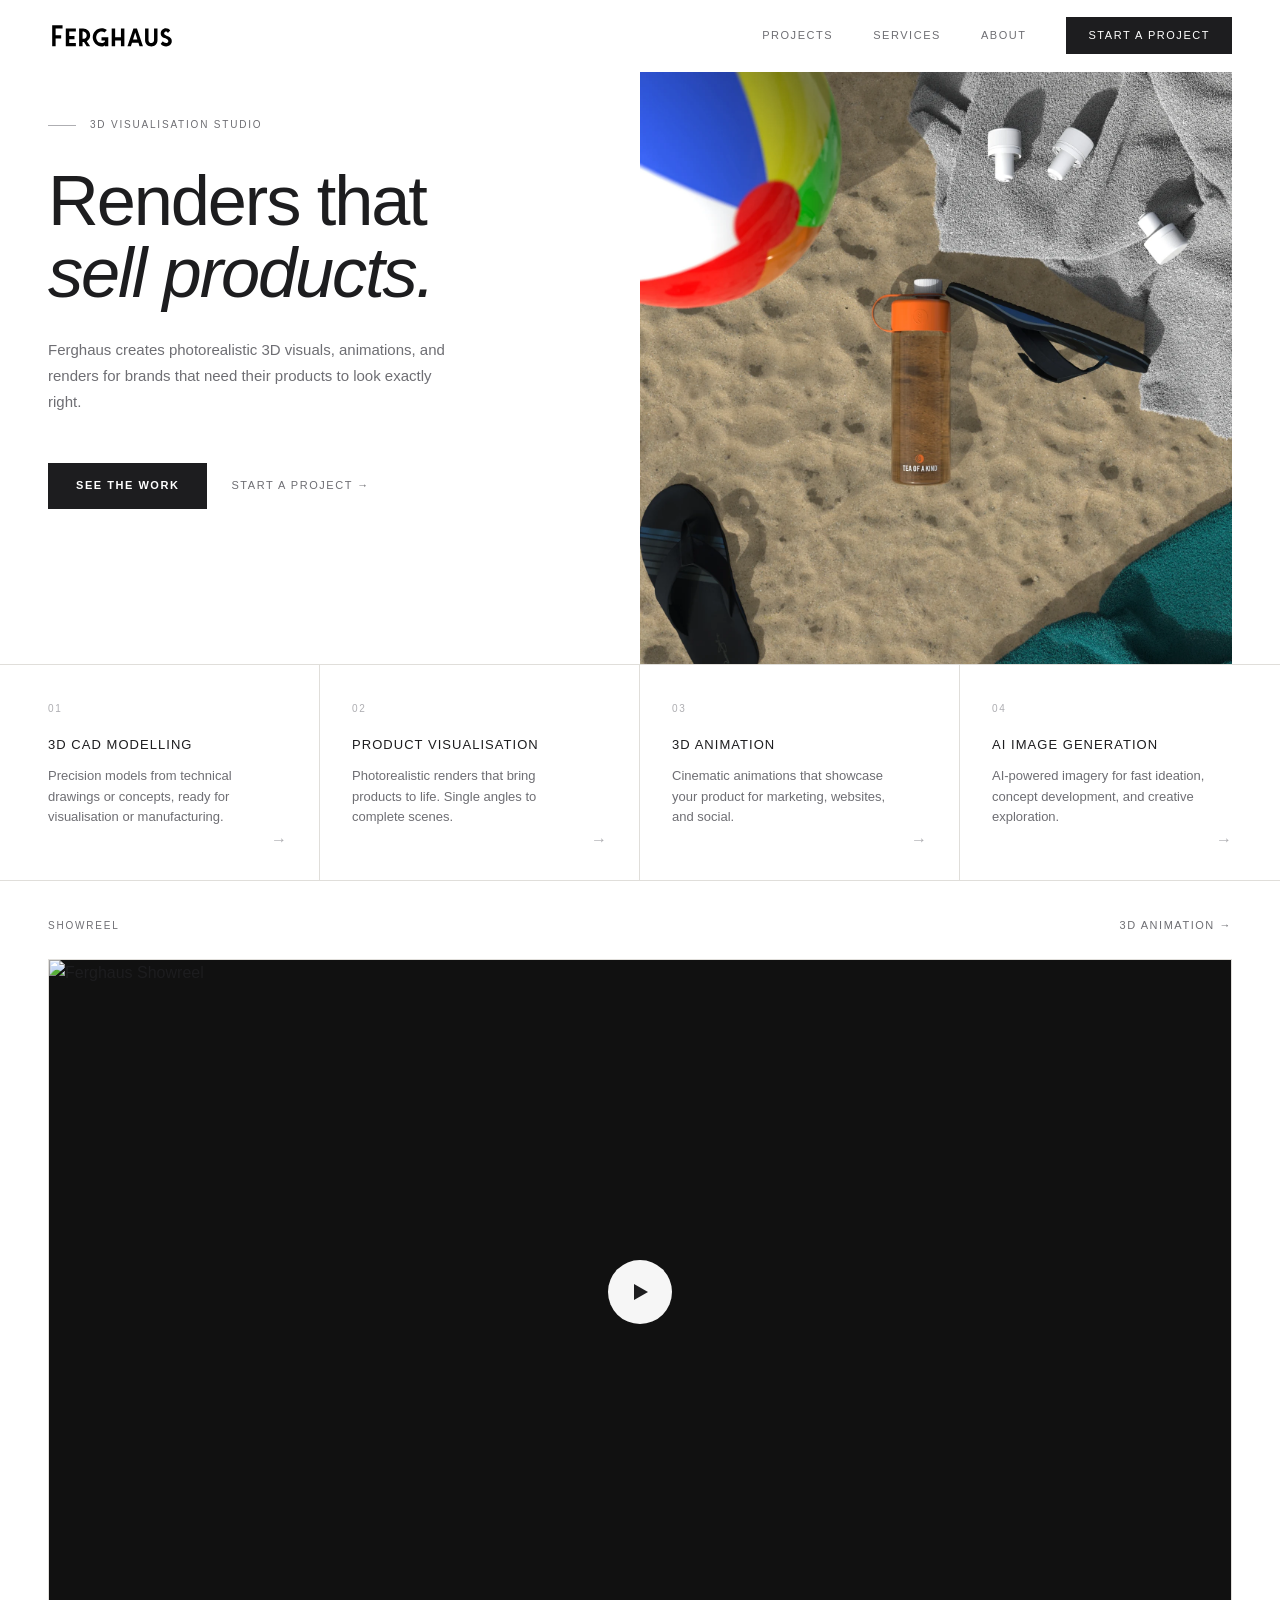
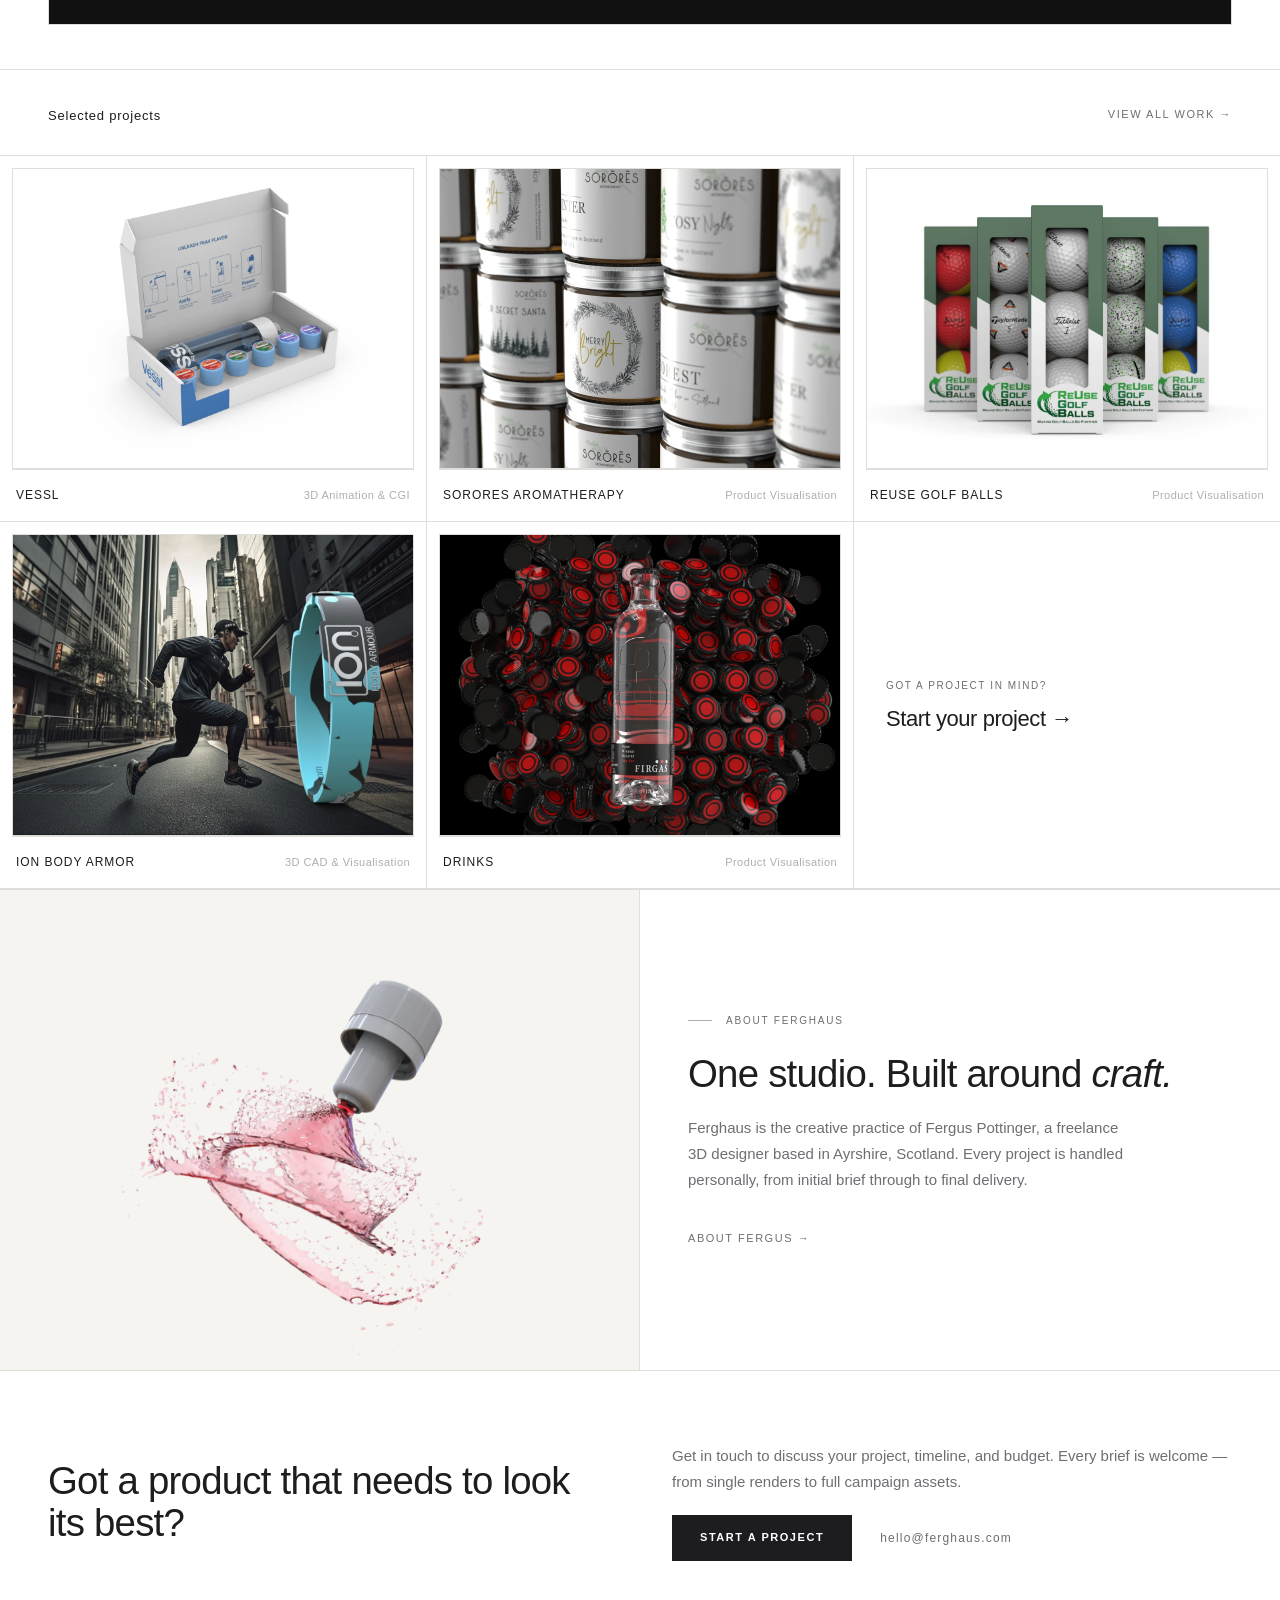
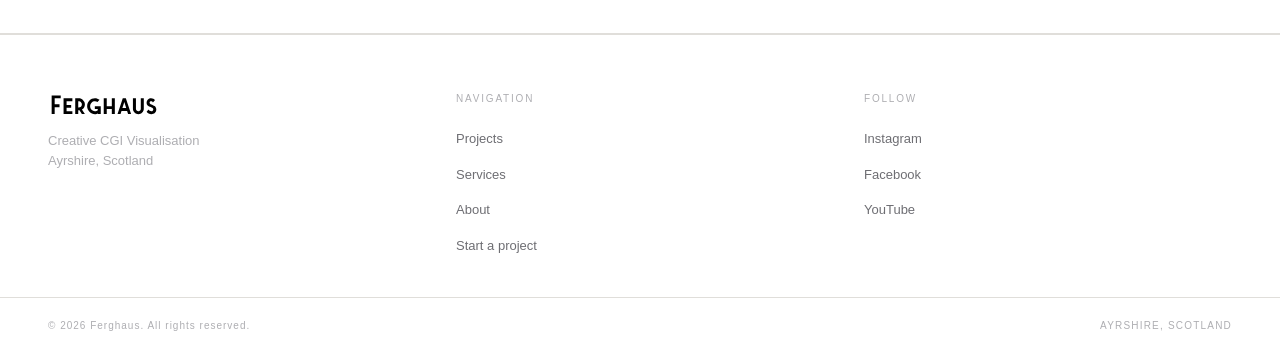
==== index.html @ e6a9881b "global" ====
<!DOCTYPE html>
<html lang="en">
<head>
  <meta charset="UTF-8">
  <meta name="viewport" content="width=device-width, initial-scale=1.0">
  <meta name="description" content="Ferghaus creates photorealistic 3D visuals, animations, and renders for brands that need their products to look exactly right. Based in Ayrshire, Scotland.">
  <meta name="theme-color" content="#ffffff">

  <!-- Canonical -->
  <link rel="canonical" href="https://ferghaus.com/">

  <!-- Open Graph -->
  <meta property="og:title" content="Ferghaus | Creative CGI Visualisation">
  <meta property="og:description" content="Ferghaus creates photorealistic 3D visuals, animations, and renders for brands that need their products to look exactly right. Based in Ayrshire, Scotland.">
  <meta property="og:type" content="website">
  <meta property="og:url" content="https://ferghaus.com/">
  <meta property="og:image" content="https://ferghaus.com/assets/images/home/flask-beach-scene-1200.webp">

  <!-- Styles -->
  <link rel="stylesheet" href="/assets/css/main.css">

  <!-- Preload hero image -->
  <link rel="preload" as="image" href="/assets/images/projects/drinks/flask-beach-scene-1200.webp" imagesrcset="/assets/images/projects/drinks/flask-beach-scene-800.webp 800w, /assets/images/projects/drinks/flask-beach-scene-1200.webp 1200w, /assets/images/projects/drinks/flask-beach-scene-1600.webp 1600w">

  <title>Ferghaus | Creative CGI Visualisation</title>

  <!-- Structured Data -->
  <script type="application/ld+json">
  {
    "@context": "https://schema.org",
    "@type": "LocalBusiness",
    "name": "Ferghaus",
    "description": "Ferghaus creates photorealistic 3D visuals, animations, and renders for brands that need their products to look exactly right. Based in Ayrshire, Scotland.",
    "url": "https://ferghaus.com",
    "address": {
      "@type": "PostalAddress",
      "addressRegion": "Ayrshire",
      "addressCountry": "GB"
    },
    "sameAs": [
      "https://www.instagram.com/Ferghaus/",
      "https://www.facebook.com/Ferghaus/",
      "https://www.youtube.com/@Ferghausltd"
    ]
  }
  </script>
</head>
<body>
  <!-- Skip Link -->
  <a href="#main-content" class="skip-link">Skip to content</a>

  <!-- Navigation -->
  <nav class="nav" id="main-nav">
    <a href="/" class="nav-logo">
      <img src="/assets/images/global/logo.svg" alt="Ferghaus">
    </a>
    <div class="nav-links">
      <a href="/projects">Projects</a>
      <a href="/services">Services</a>
      <a href="/about">About</a>
      <a href="/contact" class="btn-nav">Start a project</a>
    </div>
    <button class="nav-hamburger" id="nav-hamburger" aria-label="Toggle navigation menu" aria-expanded="false">
      <span></span>
      <span></span>
      <span></span>
    </button>
    <div class="nav-mobile-menu" id="nav-mobile-menu">
      <a href="/projects">Projects</a>
      <a href="/services">Services</a>
      <a href="/about">About</a>
      <a href="/contact" class="btn-nav">Start a project</a>
    </div>
  </nav>

  <!-- Main Content -->
  <main id="main-content">

    <!-- ① Hero -->
    <section class="hero">
      <div class="hero-left">
        <div class="hero-eyebrow t-label">3D Visualisation Studio</div>
        <h1 class="hero-h1">Renders that<br><em>sell products.</em></h1>
        <p class="hero-sub">Ferghaus creates photorealistic 3D visuals, animations, and renders for brands that need their products to look exactly right.</p>
        <div class="hero-ctas">
          <a href="/projects" class="btn-primary">See the work</a>
          <a href="/contact" class="btn-ghost">Start a project →</a>
        </div>
      </div>
      <div class="hero-right">
        <picture>
          <source srcset="/assets/images/projects/drinks/flask-beach-scene-800.webp 800w, /assets/images/projects/drinks/flask-beach-scene-1200.webp 1200w, /assets/images/projects/drinks/flask-beach-scene-1600.webp 1600w">
          <img src="/assets/images/projects/drinks/flask-beach-scene-1200.webp" alt="Flask product visualisation on beach scene" loading="eager" fetchpriority="high">
        </picture>
      </div>
    </section>

    <!-- ② Services Strip -->
    <div class="services-strip">
      <a href="/services/3d-cad-modelling" class="service-item fade-up">
        <div class="service-num">01</div>
        <div class="service-name">3D CAD Modelling</div>
        <div class="service-desc">Precision models from technical drawings or concepts, ready for visualisation or manufacturing.</div>
        <span class="service-arrow">→</span>
      </a>
      <a href="/services/product-visualisation" class="service-item fade-up">
        <div class="service-num">02</div>
        <div class="service-name">Product Visualisation</div>
        <div class="service-desc">Photorealistic renders that bring products to life. Single angles to complete scenes.</div>
        <span class="service-arrow">→</span>
      </a>
      <a href="/services/3d-animation" class="service-item fade-up">
        <div class="service-num">03</div>
        <div class="service-name">3D Animation</div>
        <div class="service-desc">Cinematic animations that showcase your product for marketing, websites, and social.</div>
        <span class="service-arrow">→</span>
      </a>
      <a href="/services/ai-images-generation" class="service-item fade-up">
        <div class="service-num">04</div>
        <div class="service-name">AI Image Generation</div>
        <div class="service-desc">AI-powered imagery for fast ideation, concept development, and creative exploration.</div>
        <span class="service-arrow">→</span>
      </a>
    </div>

    <!-- ③ Showreel -->
    <section class="showreel-section fade-up">
      <div class="showreel-header">
        <p class="t-label">Showreel</p>
        <a href="/services/3d-animation/" class="btn-ghost">3D Animation →</a>
      </div>
      <div class="showreel-body">
        <div class="video-poster" id="showreelPoster" role="button" tabindex="0" aria-label="Play Ferghaus showreel" data-vid="XiadTmCOcEA">
          <img src="https://img.youtube.com/vi/XiadTmCOcEA/maxresdefault.jpg" alt="Ferghaus Showreel" loading="lazy">
          <div class="video-play-btn">
            <svg width="20" height="20" viewBox="0 0 20 20" fill="currentColor" aria-hidden="true">
              <polygon points="4,2 18,10 4,18"/>
            </svg>
          </div>
        </div>
      </div>
    </section>

    <!-- ④ Selected Projects -->
    <section>
      <div class="section-header">
        <h2 class="t-label" style="color: var(--text-primary); font-size: 13px; font-weight: 500; letter-spacing: 0.06em; text-transform: none;">Selected projects</h2>
        <a href="/projects" class="btn-ghost">View all work →</a>
      </div>
      <div class="projects-grid">

        <!-- Vessl — P1 (boxes.711) -->
        <a href="/projects/vessl" class="project-card fade-up">
          <div class="project-card-img">
            <picture>
              <source srcset="/assets/images/projects/vessl/vessl-boxes-711-800.webp 800w, /assets/images/projects/vessl/vessl-boxes-711-1200.webp 1200w, /assets/images/projects/vessl/vessl-boxes-711-1600.webp 1600w">
              <img src="/assets/images/projects/vessl/vessl-boxes-711-1200.webp" alt="Vessl — 3D animation & CGI">
            </picture>
          </div>
          <div class="project-card-info">
            <span class="project-card-name">Vessl</span>
            <span class="project-card-cat">3D Animation & CGI</span>
          </div>
        </a>

        <!-- Sorores Aromatherapy — P2 -->
        <a href="/projects/sorores-aromatherapy" class="project-card fade-up">
          <div class="project-card-img">
            <picture>
              <source srcset="/assets/images/projects/sorores-aromatherapy/120ml-candle-800.webp 800w, /assets/images/projects/sorores-aromatherapy/120ml-candle-1200.webp 1200w, /assets/images/projects/sorores-aromatherapy/120ml-candle-1600.webp 1600w">
              <img src="/assets/images/projects/sorores-aromatherapy/120ml-candle-1200.webp" alt="Sorores Aromatherapy — product visualisation">
            </picture>
          </div>
          <div class="project-card-info">
            <span class="project-card-name">Sorores Aromatherapy</span>
            <span class="project-card-cat">Product Visualisation</span>
          </div>
        </a>

        <!-- ReUse Golf Balls — P3 -->
        <a href="/projects/reuse-golf-balls" class="project-card fade-up">
          <div class="project-card-img">
            <picture>
              <source srcset="/assets/images/projects/reuse-golf-balls/reuse-golf-balls-packaging-800.webp 800w, /assets/images/projects/reuse-golf-balls/reuse-golf-balls-packaging-1200.webp 1200w, /assets/images/projects/reuse-golf-balls/reuse-golf-balls-packaging-1600.webp 1600w">
              <img src="/assets/images/projects/reuse-golf-balls/reuse-golf-balls-packaging-1200.webp" alt="ReUse Golf Balls — product visualisation">
            </picture>
          </div>
          <div class="project-card-info">
            <span class="project-card-name">ReUse Golf Balls</span>
            <span class="project-card-cat">Product Visualisation</span>
          </div>
        </a>

        <!-- Ion Body Armor — P4 (shifted left to frame runner + band) -->
        <a href="/projects/ion-body-armor" class="project-card fade-up">
          <div class="project-card-img">
            <picture>
              <source srcset="/assets/images/projects/ion-body-armor/ion-body-armour-band-800.webp 800w, /assets/images/projects/ion-body-armor/ion-body-armour-band-1200.webp 1200w, /assets/images/projects/ion-body-armor/ion-body-armour-band-1600.webp 1600w">
              <img src="/assets/images/projects/ion-body-armor/ion-body-armour-band-1200.webp" alt="Ion Body Armor — 3D CAD & Visualisation" style="object-position: 75% center;">
            </picture>
          </div>
          <div class="project-card-info">
            <span class="project-card-name">Ion Body Armor</span>
            <span class="project-card-cat">3D CAD & Visualisation</span>
          </div>
        </a>

        <!-- Drinks — P5 (Firgas.376) -->
        <a href="/projects/drinks" class="project-card fade-up">
          <div class="project-card-img">
            <picture>
              <source srcset="/assets/images/projects/drinks/firgas-376-800.webp 800w, /assets/images/projects/drinks/firgas-376-1200.webp 1200w, /assets/images/projects/drinks/firgas-376-1600.webp 1600w">
              <img src="/assets/images/projects/drinks/firgas-376-1200.webp" alt="Drinks — product visualisation">
            </picture>
          </div>
          <div class="project-card-info">
            <span class="project-card-name">Drinks</span>
            <span class="project-card-cat">Product Visualisation</span>
          </div>
        </a>

        <!-- CTA Card -->
        <a href="/contact" class="project-card project-card-cta fade-up">
          <div class="cta-label">Got a project in mind?</div>
          <div class="cta-text">Start your project →</div>
        </a>

      </div>
    </section>

    <!-- ⑤ About Strip -->
    <section class="about-strip">
      <div class="about-image">
        <picture>
          <source srcset="/assets/images/home/home-bottles-800.webp 800w, /assets/images/home/home-bottles-1200.webp 1200w, /assets/images/home/home-bottles-1600.webp 1600w">
          <img src="/assets/images/home/home-bottles-1200.webp" alt="Product render — bottle collection">
        </picture>
      </div>
      <div class="about-content">
        <div class="about-eyebrow t-label">About Ferghaus</div>
        <h2 class="about-h2">One studio. Built around <em>craft.</em></h2>
        <p class="about-p">Ferghaus is the creative practice of Fergus Pottinger, a freelance 3D designer based in Ayrshire, Scotland. Every project is handled personally, from initial brief through to final delivery.</p>
        <a href="/about" class="btn-ghost">About Fergus →</a>
      </div>
    </section>

    <!-- ⑥ CTA Section -->
    <section class="cta-section">
      <h2 class="cta-h2">Got a product that needs to look its best?</h2>
      <div class="cta-right">
        <p class="cta-p">Get in touch to discuss your project, timeline, and budget. Every brief is welcome — from single renders to full campaign assets.</p>
        <div class="cta-actions">
          <a href="/contact" class="btn-primary">Start a project</a>
          <a href="mailto:hello@ferghaus.com" class="cta-email">hello@ferghaus.com</a>
        </div>
      </div>
    </section>

  </main>

  <!-- Footer -->
  <footer>
    <div class="footer-brand">
      <a href="/">
        <img src="/assets/images/global/logo.svg" alt="Ferghaus" style="height: 28px; width: auto; margin-bottom: 12px;">
      </a>
      <p class="footer-tagline">Creative CGI Visualisation<br>Ayrshire, Scotland</p>
    </div>
    <div class="footer-col">
      <h3>Navigation</h3>
      <ul>
        <li><a href="/projects">Projects</a></li>
        <li><a href="/services">Services</a></li>
        <li><a href="/about">About</a></li>
        <li><a href="/contact">Start a project</a></li>
      </ul>
    </div>
    <div class="footer-col">
      <h3>Follow</h3>
      <ul>
        <li><a href="https://www.instagram.com/Ferghaus/" target="_blank" rel="noopener noreferrer">Instagram</a></li>
        <li><a href="https://www.facebook.com/Ferghaus/" target="_blank" rel="noopener noreferrer">Facebook</a></li>
        <li><a href="https://www.youtube.com/@Ferghausltd" target="_blank" rel="noopener noreferrer">YouTube</a></li>
      </ul>
    </div>
  </footer>
  <div class="footer-bottom">
    <span class="footer-copy">&copy; 2026 Ferghaus. All rights reserved.</span>
    <span class="footer-location">Ayrshire, Scotland</span>
  </div>

  <!-- Scripts -->
  <script src="/assets/js/main.js"></script>
</body>
</html>
---- assets/css/main.css ----
/* ============================================================
   FERGHAUS — Main Stylesheet
   ferghaus.com
   ============================================================ */

/* ─── CUSTOM PROPERTIES ──────────────────────────────────── */
:root {
  --bg:             #ffffff;
  --surface:        #f5f4f1;
  --border:         #e0deda;
  --border-mid:     #c8c5bf;
  --text-primary:   #1d1d1f;
  --text-secondary: #6e6e73;
  --text-muted:     #aeaeb2;

  --nav-h:          72px;
  --page-margin:    48px;   /* desktop — 32px tablet, 20px mobile */
  --font-head: -apple-system, BlinkMacSystemFont, 'Helvetica Neue', Arial, sans-serif;
  --font-body: -apple-system, BlinkMacSystemFont, 'Helvetica Neue', Arial, sans-serif;

  --ease-out: cubic-bezier(0.25, 0.46, 0.45, 0.94);
  --ease-in-out: cubic-bezier(0.4, 0, 0.2, 1);
}

/* ─── RESET & BASE ────────────────────────────────────────── */
*, *::before, *::after {
  box-sizing: border-box;
  margin: 0;
  padding: 0;
}

html {
  scroll-behavior: smooth;
  font-size: 16px;
  -webkit-text-size-adjust: 100%;
}

body {
  background: var(--bg);
  color: var(--text-primary);
  font-family: var(--font-body);
  font-weight: 300;
  line-height: 1.6;
  -webkit-font-smoothing: antialiased;
  -moz-osx-font-smoothing: grayscale;
  overflow-x: hidden;
}

img, video {
  display: block;
  max-width: 100%;
  height: auto;
}

a { color: inherit; }

ul, ol { list-style: none; }

button {
  cursor: pointer;
  border: none;
  background: none;
  font: inherit;
}

/* ─── SKIP LINK ───────────────────────────────────────────── */
.skip-link {
  position: absolute;
  top: -100%;
  left: 8px;
  background: var(--text-primary);
  color: #fff;
  font-family: var(--font-head);
  font-size: 11px;
  font-weight: 600;
  letter-spacing: 0.12em;
  text-transform: uppercase;
  text-decoration: none;
  padding: 10px 18px;
  z-index: 9999;
  transition: top 0.2s;
}
.skip-link:focus { top: 8px; }

/* ─── TYPOGRAPHY SCALE ────────────────────────────────────── */
.t-display {
  font-family: var(--font-head);
  font-weight: 200;
  line-height: 1.05;
  letter-spacing: -0.02em;
}

.t-head {
  font-family: var(--font-head);
  font-weight: 300;
  line-height: 1.15;
}

.t-label {
  font-family: var(--font-head);
  font-size: 10px;
  font-weight: 400;
  letter-spacing: 0.18em;
  text-transform: uppercase;
  color: var(--text-secondary);
}

.t-body {
  font-family: var(--font-body);
  font-size: 15px;
  font-weight: 300;
  line-height: 1.75;
  color: var(--text-secondary);
}

/* ─── NAVIGATION ──────────────────────────────────────────── */
.nav {
  position: fixed;
  top: 0; left: 0; right: 0;
  z-index: 100;
  height: var(--nav-h);
  display: flex;
  align-items: center;
  justify-content: space-between;
  padding: 0 48px;
  border-bottom: 1px solid transparent;
  transition: border-color 0.3s, background 0.3s;
}

.nav.scrolled {
  background: rgba(255, 255, 255, 0.94);
  backdrop-filter: blur(12px);
  -webkit-backdrop-filter: blur(12px);
  border-color: var(--border);
}

.nav-logo {
  font-family: var(--font-head);
  font-weight: 600;
  font-size: 17px;
  letter-spacing: 0.18em;
  text-transform: uppercase;
  color: var(--text-primary);
  text-decoration: none;
  flex-shrink: 0;
}
/* Logo image variant */
.nav-logo img {
  height: 32px;
  width: auto;
  display: block;
}

.nav-links {
  display: flex;
  align-items: center;
  gap: 40px;
}

.nav-links a {
  font-family: var(--font-head);
  font-size: 11px;
  font-weight: 400;
  letter-spacing: 0.14em;
  text-transform: uppercase;
  color: var(--text-secondary);
  text-decoration: none;
  transition: color 0.2s;
}
.nav-links a:not(.btn-nav):hover,
.nav-links a:not(.btn-nav)[aria-current="page"] { color: var(--text-primary); }
/* Ensure nav CTA always shows white regardless of parent a selector */
.nav-links .btn-nav,
.nav-links a.btn-nav { color: #fff; }

.btn-nav {
  font-family: var(--font-head);
  font-size: 11px;
  font-weight: 600;
  letter-spacing: 0.14em;
  text-transform: uppercase;
  color: #fff;
  background: var(--text-primary);
  padding: 10px 22px;
  text-decoration: none;
  transition: background 0.2s;
  white-space: nowrap;
}
.btn-nav:hover { background: #333; }

/* Mobile hamburger — hidden on desktop */
.nav-hamburger {
  display: none;
  flex-direction: column;
  gap: 5px;
  cursor: pointer;
  padding: 6px;
  background: none;
  border: none;
  -webkit-tap-highlight-color: transparent;
}
.nav-hamburger span {
  display: block;
  width: 22px;
  height: 1.5px;
  background: var(--text-primary);
  transition: transform 0.25s, opacity 0.25s;
}
.nav-hamburger[aria-expanded="true"] span:nth-child(1) { transform: translateY(6.5px) rotate(45deg); }
.nav-hamburger[aria-expanded="true"] span:nth-child(2) { opacity: 0; }
.nav-hamburger[aria-expanded="true"] span:nth-child(3) { transform: translateY(-6.5px) rotate(-45deg); }

/* Mobile dropdown menu */
.nav-mobile-menu {
  position: fixed;
  top: var(--nav-h);
  left: 0; right: 0;
  background: var(--bg);
  border-bottom: 1px solid var(--border);
  z-index: 99;
  display: none;
  flex-direction: column;
  padding: 8px 0 16px;
}
.nav-mobile-menu.open { display: flex; }
.nav-mobile-menu a {
  font-family: var(--font-head);
  font-size: 11px;
  letter-spacing: 0.16em;
  text-transform: uppercase;
  color: var(--text-secondary);
  text-decoration: none;
  padding: 16px 24px;
  border-bottom: 1px solid var(--border);
  transition: color 0.2s;
}
.nav-mobile-menu a:hover { color: var(--text-primary); }
.nav-mobile-menu .btn-nav {
  margin: 14px 24px 0;
  display: block;
  text-align: center;
  border-bottom: none;
  padding: 14px 22px;
}

/* ─── BUTTONS ─────────────────────────────────────────────── */
.btn-primary {
  display: inline-block;
  font-family: var(--font-head);
  font-size: 11px;
  font-weight: 600;
  letter-spacing: 0.14em;
  text-transform: uppercase;
  color: #fff;
  background: var(--text-primary);
  padding: 14px 28px;
  text-decoration: none;
  transition: background 0.2s;
}
.btn-primary:hover { background: #333; }

.btn-ghost {
  display: inline-flex;
  align-items: center;
  gap: 10px;
  font-family: var(--font-head);
  font-size: 11px;
  font-weight: 400;
  letter-spacing: 0.14em;
  text-transform: uppercase;
  color: var(--text-secondary);
  text-decoration: none;
  transition: color 0.2s;
}
.btn-ghost:hover { color: var(--text-primary); }
.btn-ghost svg { transition: transform 0.2s; }
.btn-ghost:hover svg { transform: translateX(4px); }

.btn-outlined {
  display: inline-flex;
  align-items: center;
  gap: 10px;
  font-family: var(--font-head);
  font-size: 11px;
  font-weight: 400;
  letter-spacing: 0.14em;
  text-transform: uppercase;
  color: var(--text-secondary);
  border: 1px solid var(--border-mid);
  padding: 13px 22px;
  text-decoration: none;
  transition: border-color 0.2s, color 0.2s;
}
.btn-outlined:hover {
  border-color: var(--text-primary);
  color: var(--text-primary);
}

/* ─── PAGE STRUCTURE ──────────────────────────────────────── */
main { padding-top: var(--nav-h); }

/* ─── PAGE HEADER ─────────────────────────────────────────── */
.page-header {
  padding: 48px 48px 36px;
  border-bottom: 1px solid var(--border);
}
.page-header .eyebrow {
  display: flex;
  align-items: center;
  gap: 14px;
  margin-bottom: 16px;
}
.page-header .eyebrow::before {
  content: '';
  display: block;
  width: 28px;
  height: 1px;
  background: var(--text-muted);
}
.page-header h1 {
  font-family: var(--font-head);
  font-size: clamp(40px, 5vw, 80px);
  font-weight: 100;
  line-height: 1.05;
  letter-spacing: -0.01em;
  max-width: 800px;
}
.page-header h1 em {
  font-style: italic;
  font-weight: 300;
}
.page-header-meta {
  display: flex;
  align-items: center;
  gap: 0;
  margin-top: 36px;
  flex-wrap: wrap;
}
.page-header-meta span {
  font-family: var(--font-head);
  font-size: 11px;
  font-weight: 400;
  letter-spacing: 0.14em;
  text-transform: uppercase;
  color: var(--text-muted);
  padding-right: 20px;
  margin-right: 20px;
  border-right: 1px solid var(--border);
}
.page-header-meta span:last-child {
  border-right: none;
  padding-right: 0;
  margin-right: 0;
}

.page-header .sub {
  font-size: 15px;
  font-weight: 300;
  color: var(--text-secondary);
  margin-top: 14px;
  max-width: 720px;
}

/* Breadcrumb */
.breadcrumb {
  display: flex;
  align-items: center;
  gap: 10px;
  font-family: var(--font-head);
  font-size: 10px;
  letter-spacing: 0.14em;
  text-transform: uppercase;
  color: var(--text-muted);
  margin-bottom: 16px;
}
.breadcrumb a {
  text-decoration: none;
  color: var(--text-muted);
  transition: color 0.2s;
}
.breadcrumb a:hover { color: var(--text-secondary); }
.breadcrumb span { color: var(--border-mid); }

/* ─── HERO (HOMEPAGE) ─────────────────────────────────────── */
.hero {
  display: grid;
  grid-template-columns: 1fr 1fr;
  max-height: 72vh;
  overflow: hidden;
}

.hero-left {
  display: flex;
  flex-direction: column;
  justify-content: flex-start;
  padding: clamp(36px, 5vh, 56px) 48px 64px;
}

.hero-eyebrow {
  display: flex;
  align-items: center;
  gap: 14px;
  margin-bottom: 32px;
}
.hero-eyebrow::before {
  content: '';
  display: block;
  width: 28px;
  height: 1px;
  background: var(--text-muted);
}

.hero-h1 {
  font-family: var(--font-head);
  font-size: clamp(48px, 5.5vw, 88px);
  font-weight: 200;
  line-height: 1.02;
  letter-spacing: -0.03em;
  margin-bottom: 28px;
}
.hero-h1 em {
  font-style: italic;
  font-weight: 200;
}

.hero-sub {
  font-size: 15px;
  font-weight: 300;
  color: var(--text-secondary);
  line-height: 1.75;
  max-width: 420px;
  margin-bottom: 48px;
}

.hero-ctas {
  display: flex;
  align-items: center;
  gap: 24px;
  flex-wrap: wrap;
}

.hero-right {
  position: relative;
  overflow: hidden;
  padding-right: 48px;
}

.hero-right img,
.hero-right video {
  width: 100%;
  height: 100%;
  object-fit: cover;
  object-position: center center;
}

/* ─── SERVICES STRIP ──────────────────────────────────────── */
.services-strip {
  display: grid;
  grid-template-columns: repeat(4, 1fr);
  border-top: 1px solid var(--border);
  border-bottom: 1px solid var(--border);
}

.service-item {
  padding: 36px 32px 52px;
  border-right: 1px solid var(--border);
  position: relative;
  overflow: hidden;
  text-decoration: none;
  display: block;
  color: inherit;
  transition: background 0.25s;
  background: var(--bg);
}
.service-item:last-child { border-right: none; }
.service-item:first-child { padding-left: 48px; }
.service-item:last-child  { padding-right: 48px; }
.service-item:last-child .service-arrow { right: 48px; }
.service-item:hover { background: var(--surface); }

/* Ensure any nested link inherits style cleanly */
.service-item a {
  text-decoration: none;
  color: inherit;
  display: block;
}

.service-num {
  font-family: var(--font-head);
  font-size: 10px;
  letter-spacing: 0.18em;
  color: var(--text-muted);
  margin-bottom: 18px;
}

.service-name {
  font-family: var(--font-head);
  font-size: 13px;
  font-weight: 500;
  letter-spacing: 0.08em;
  text-transform: uppercase;
  color: var(--text-primary);
  margin-bottom: 10px;
}

.service-desc {
  font-size: 13px;
  font-weight: 300;
  color: var(--text-secondary);
  line-height: 1.6;
  max-width: 220px;
}

.service-arrow {
  position: absolute;
  bottom: 32px;
  right: 32px;
  font-size: 16px;
  color: var(--text-muted);
  transition: transform 0.2s, color 0.2s;
  line-height: 1;
}
.service-item:hover .service-arrow {
  transform: translateX(5px);
  color: var(--text-primary);
}

/* ─── SHOWREEL ────────────────────────────────────────────── */
.showreel-section { border-bottom: 1px solid var(--border); }
.showreel-header {
  padding: 36px 48px 24px;
  display: flex;
  align-items: center;
  justify-content: space-between;
}
.showreel-body { padding: 0 48px 44px; }

/* ─── SECTION HEADER ──────────────────────────────────────── */
.section-header {
  display: flex;
  align-items: flex-start;
  justify-content: space-between;
  padding: 36px 48px 28px;
}

/* ─── PROJECT GRID ────────────────────────────────────────── */
.projects-grid {
  display: grid;
  grid-template-columns: repeat(3, 1fr);
  gap: 1px;
  background: var(--border);
  border-top: 1px solid var(--border);
  border-bottom: 1px solid var(--border);
}

.project-card {
  text-decoration: none;
  display: block;
  background: var(--bg);
  overflow: hidden;
  padding: 12px 12px 0;
  transition: background 0.2s;
}
.project-card:hover { background: var(--surface); }

.project-card-img {
  position: relative; /* needed for overlay */
  aspect-ratio: 4 / 3;
  overflow: hidden;
  background: #111;
  border: 1px solid var(--border);
}
.project-card-img img,
.project-card-img video {
  width: 100%;
  height: 100%;
  object-fit: cover;
  display: block;
  transition: transform 0.55s var(--ease-out);
}
.project-card:hover .project-card-img img,
.project-card:hover .project-card-img video { transform: scale(1.04); }

.project-card-info {
  padding: 16px 4px 16px;
  display: flex;
  justify-content: space-between;
  align-items: center;
  gap: 16px;
  border-top: 1px solid var(--border);
}

.project-card-name {
  font-size: 12px;
  font-weight: 500;
  letter-spacing: 0.08em;
  text-transform: uppercase;
  color: var(--text-primary);
}

.project-card-cat {
  font-size: 11px;
  font-weight: 300;
  color: var(--text-muted);
  letter-spacing: 0.04em;
  text-align: right;
  flex-shrink: 0;
}

.project-card-desc {
  font-size: 13px;
  font-weight: 300;
  color: var(--text-secondary);
  line-height: 1.65;
  padding: 14px 4px 18px;
  border-top: 1px solid var(--border);
}

/* ─── IMMERSIVE PROJECTS GRID (full projects page) ───────────── */
.projects-grid--immersive {
  gap: 20px;
  background: none;
  border-top: none;
  border-bottom: none;
  padding: 40px 48px 72px;
  grid-auto-rows: 320px; /* fixed row height — all cards in a row stay aligned */
}

.projects-grid--immersive .project-card {
  padding: 0;
  border: 1px solid var(--border);
  transition: border-color 0.3s, background 0.2s;
  display: flex;
  flex-direction: column;
}
.projects-grid--immersive .project-card:hover {
  background: var(--bg);
  border-color: var(--border-mid);
}

/* Featured card spans two columns */
.project-card--featured {
  grid-column: span 2;
}

/* Images fill available height — no fixed aspect-ratio needed */
.projects-grid--immersive .project-card-img {
  flex: 1;
  min-height: 0;
  aspect-ratio: unset;
  border: none;
}

/* Info bar sits flush inside the card border, never shrinks */
.projects-grid--immersive .project-card-info {
  padding: 18px 20px;
  border-top: 1px solid var(--border);
  flex-shrink: 0;
}

/* Hover overlay — subtle scrim + view cue */
.project-card-overlay {
  position: absolute;
  inset: 0;
  background: rgba(10, 10, 10, 0.32);
  opacity: 0;
  transition: opacity 0.35s var(--ease-out);
  display: flex;
  align-items: flex-end;
  justify-content: flex-end;
  padding: 20px;
  pointer-events: none;
}
.project-card:hover .project-card-overlay { opacity: 1; }

.project-card-overlay-cta {
  font-family: var(--font-head);
  font-size: 11px;
  font-weight: 500;
  letter-spacing: 0.12em;
  text-transform: uppercase;
  color: #fff;
  background: rgba(255, 255, 255, 0.15);
  border: 1px solid rgba(255, 255, 255, 0.35);
  padding: 9px 16px;
  backdrop-filter: blur(4px);
  -webkit-backdrop-filter: blur(4px);
}

/* CTA card (empty slot in grid) */
.project-card-cta {
  display: flex;
  flex-direction: column;
  justify-content: center;
  align-items: flex-start;
  padding: 40px 32px !important; /* override the card image padding */
  border-right: none;
  text-decoration: none;
  background: var(--bg);
  transition: background 0.25s;
  min-height: 200px;
}
.project-card-cta:hover { background: var(--surface); }
.project-card-cta .cta-label {
  font-size: 10px;
  font-weight: 400;
  letter-spacing: 0.16em;
  text-transform: uppercase;
  color: var(--text-secondary);
  margin-bottom: 12px;
}
.project-card-cta .cta-text {
  font-size: 22px;
  font-weight: 300;
  color: var(--text-primary);
  line-height: 1.2;
  letter-spacing: -0.02em;
}

/* ─── ABOUT STRIP ─────────────────────────────────────────── */
.about-strip {
  display: grid;
  grid-template-columns: 1fr 1fr;
  border-top: 1px solid var(--border);
  border-bottom: 1px solid var(--border);
}

.about-image {
  position: relative;
  overflow: hidden;
  border-right: 1px solid var(--border);
  min-height: 480px;
  display: flex;
  flex-direction: column;
  justify-content: flex-end;
  padding-top: 56px;
  background: var(--surface);
}
.about-image img {
  width: 100%;
  height: auto;
  display: block;
  object-fit: cover;
  object-position: center top;
}

.about-content {
  display: flex;
  flex-direction: column;
  justify-content: center;
  padding: 72px 48px;
}
.about-eyebrow {
  display: flex;
  align-items: center;
  gap: 14px;
  margin-bottom: 24px;
}
.about-eyebrow::before {
  content: '';
  display: block;
  width: 24px;
  height: 1px;
  background: var(--text-muted);
}
.about-h2 {
  font-family: var(--font-head);
  font-size: clamp(30px, 3vw, 50px);
  font-weight: 200;
  line-height: 1.1;
  letter-spacing: -0.02em;
  margin-bottom: 20px;
}
.about-h2 em {
  font-style: italic;
  font-weight: 200;
}
.about-p {
  font-size: 15px;
  font-weight: 300;
  color: var(--text-secondary);
  line-height: 1.75;
  max-width: 440px;
  margin-bottom: 36px;
}

/* ─── CTA SECTION ─────────────────────────────────────────── */
.cta-section {
  display: grid;
  grid-template-columns: 1fr 1fr;
  gap: 64px;
  align-items: center;
  padding: 72px 48px;
  border-bottom: 1px solid var(--border);
}

.cta-h2 {
  font-family: var(--font-head);
  font-size: clamp(26px, 3vw, 44px);
  font-weight: 200;
  line-height: 1.1;
  letter-spacing: -0.02em;
}
.cta-h2 em {
  font-style: italic;
  font-weight: 200;
}

.cta-right {
  display: flex;
  flex-direction: column;
  gap: 20px;
}
.cta-p {
  font-size: 15px;
  font-weight: 300;
  color: var(--text-secondary);
  line-height: 1.75;
}
.cta-actions {
  display: flex;
  align-items: center;
  gap: 28px;
  flex-wrap: wrap;
}
.cta-email {
  font-family: var(--font-head);
  font-size: 12px;
  letter-spacing: 0.1em;
  color: var(--text-secondary);
  text-decoration: none;
  transition: color 0.2s;
}
.cta-email:hover { color: var(--text-primary); }

/* ─── PROCESS STEPS ───────────────────────────────────────── */
.process-strip {
  display: grid;
  grid-template-columns: repeat(4, 1fr);
  border-top: 1px solid var(--border);
  border-bottom: 1px solid var(--border);
}

.process-step {
  padding: 40px 36px;
  border-right: 1px solid var(--border);
}
.process-step:last-child { border-right: none; }

.process-num {
  font-family: var(--font-head);
  font-size: 10px;
  letter-spacing: 0.2em;
  color: var(--text-muted);
  margin-bottom: 16px;
}
.process-title {
  font-family: var(--font-head);
  font-size: 15px;
  font-weight: 400;
  letter-spacing: 0.06em;
  text-transform: uppercase;
  color: var(--text-primary);
  margin-bottom: 10px;
}
.process-desc {
  font-size: 13px;
  font-weight: 300;
  color: var(--text-secondary);
  line-height: 1.65;
}

/* ─── THREE-COL INFO STRIP ────────────────────────────────── */
.info-strip {
  display: grid;
  grid-template-columns: repeat(3, 1fr);
  border-top: 1px solid var(--border);
  border-bottom: 1px solid var(--border);
}

.info-item {
  padding: 40px 36px;
  border-right: 1px solid var(--border);
}
.info-item:last-child { border-right: none; }
.info-title {
  font-family: var(--font-head);
  font-size: 14px;
  font-weight: 400;
  letter-spacing: 0.06em;
  text-transform: uppercase;
  color: var(--text-primary);
  margin-bottom: 8px;
}
.info-desc {
  font-size: 13px;
  font-weight: 300;
  color: var(--text-secondary);
  line-height: 1.65;
}

/* ─── SERVICES ALTERNATING ROWS ───────────────────────────── */
.service-row {
  display: grid;
  grid-template-columns: 1fr 1fr;
  min-height: 440px;
  border-bottom: 1px solid var(--border);
}
.service-row.reverse { direction: rtl; }
.service-row.reverse > * { direction: ltr; }

.service-row-image {
  position: relative;
  overflow: hidden;
  background: var(--surface);
}
.service-row-image img,
.service-row-image video {
  width: 100%;
  height: 100%;
  object-fit: cover;
}

.service-row-content {
  display: flex;
  flex-direction: column;
  justify-content: center;
  padding: 64px 48px;
  border-left: 1px solid var(--border);
}
.service-row.reverse .service-row-content {
  border-left: none;
  border-right: 1px solid var(--border);
}

.who-tags {
  display: flex;
  flex-wrap: wrap;
  gap: 8px;
  margin: 20px 0 28px;
}
.who-tag {
  font-family: var(--font-head);
  font-size: 10px;
  letter-spacing: 0.12em;
  text-transform: uppercase;
  color: var(--text-secondary);
  border: 1px solid var(--border-mid);
  padding: 5px 12px;
}

/* ─── TESTIMONIALS ────────────────────────────────────────── */
.testimonials-section {
  padding: 80px 48px 96px;
  background: var(--surface);
  border-top: 1px solid var(--border);
}
.testimonials-eyebrow {
  font-family: var(--font-head);
  font-size: 11px;
  font-weight: 400;
  letter-spacing: 0.14em;
  text-transform: uppercase;
  color: var(--text-muted);
  margin-bottom: 48px;
}
.testimonials-grid {
  display: grid;
  grid-template-columns: repeat(3, 1fr);
  gap: 2px;
  background: var(--border);
}
.testimonial-card {
  background: var(--surface);
  padding: 36px 32px 32px;
  display: flex;
  flex-direction: column;
  gap: 24px;
}
.testimonial-quote {
  font-size: clamp(15px, 1.6vw, 17px);
  line-height: 1.65;
  color: var(--text-primary);
  font-style: italic;
  flex: 1;
}
.testimonial-quote::before { content: '\201C'; }
.testimonial-quote::after  { content: '\201D'; }
.testimonial-author {
  display: flex;
  flex-direction: column;
  gap: 3px;
}
.testimonial-name {
  font-family: var(--font-head);
  font-size: 12px;
  font-weight: 500;
  letter-spacing: 0.08em;
  text-transform: uppercase;
  color: var(--text-primary);
}
.testimonial-role {
  font-size: 13px;
  color: var(--text-muted);
}

@media (max-width: 900px) {
  .testimonials-section { padding: 56px 24px 72px; }
  .testimonials-grid { grid-template-columns: 1fr; }
}

/* ─── VIDEO POSTER (showreel click-to-play) ───────────────── */
.video-poster {
  position: relative;
  aspect-ratio: 16 / 9;
  overflow: hidden;
  background: #111;
  cursor: pointer;
  border: 1px solid var(--border);
}
.video-poster img {
  width: 100%;
  height: 100%;
  object-fit: cover;
  display: block;
  transition: opacity 0.35s;
}
.video-poster:hover img { opacity: 0.80; }
.video-play-btn {
  position: absolute;
  top: 50%;
  left: 50%;
  transform: translate(-50%, -50%);
  width: 64px;
  height: 64px;
  background: rgba(255, 255, 255, 0.96);
  border-radius: 50%;
  display: flex;
  align-items: center;
  justify-content: center;
  color: var(--text-primary);
  pointer-events: none;
  transition: transform 0.25s var(--ease-out), background 0.2s;
}
.video-poster:hover .video-play-btn {
  transform: translate(-50%, -50%) scale(1.1);
  background: #fff;
}
/* loaded state — iframe replaces contents */
.video-poster.playing {
  cursor: default;
}
.video-poster.playing iframe {
  position: absolute;
  inset: 0;
  width: 100%;
  height: 100%;
  border: 0;
}

/* ─── VIDEO EMBED ─────────────────────────────────────────── */
.video-embed {
  position: relative;
  width: 100%;
  aspect-ratio: 16 / 9;
  background: #111;
  overflow: hidden;
}
.video-embed iframe {
  position: absolute;
  inset: 0;
  width: 100%;
  height: 100%;
  border: 0;
}

/* Looping background video */
.video-loop {
  width: 100%;
  height: 100%;
  object-fit: cover;
  display: block;
}

/* ─── IMAGE GALLERY ───────────────────────────────────────── */
.gallery-grid {
  display: grid;
  grid-template-columns: repeat(3, 1fr);
  border-top: 1px solid var(--border);
  padding: 0 48px;
}
.gallery-grid.cols-2 { grid-template-columns: repeat(2, 1fr); }

.gallery-item {
  position: relative;
  overflow: hidden;
  border-right: 1px solid var(--border);
  border-bottom: 1px solid var(--border);
  aspect-ratio: 1 / 1;
  background: #111;
}
.gallery-item:nth-child(3n) { border-right: none; }
.gallery-item.cols-2:nth-child(2n) { border-right: none; }
.gallery-item img {
  width: 100%;
  height: 100%;
  object-fit: cover;
  transition: transform 0.5s var(--ease-out);
}
.gallery-item:hover img { transform: scale(1.04); }
.gallery-item--light { background: #fff; }

/* ─── PROJECT HERO ────────────────────────────────────────── */
.project-hero {
  width: 100%;
  background: var(--bg);
  position: relative;
  padding: 0 48px;
}

.project-hero picture {
  display: block;
  height: 60vh;
  min-height: 360px;
  overflow: hidden;
  background: #111;
  position: relative;
}

.project-hero img {
  width: 100%;
  height: 100%;
  object-fit: cover;
  display: block;
}

/* Light variant: white background, image contained (not cropped).
   Shorter height so wide landscape images fill the frame well. */
.project-hero--light picture {
  background: #fff;
  height: 44vh;
  min-height: 260px;
}
.project-hero--light img {
  object-fit: contain;
}

.project-hero video {
  display: block;
  width: 100%;
  height: 40vh;
  min-height: 260px;
  object-fit: cover;
  background: #111;
}

/* ─── PROJECT META ────────────────────────────────────────── */
.project-meta {
  display: flex;
  gap: 0;
  border-bottom: 1px solid var(--border);
}
.project-meta-item {
  padding: 20px 32px;
  border-right: 1px solid var(--border);
}
.project-meta-item:last-child { border-right: none; }
.project-meta-label {
  font-family: var(--font-head);
  font-size: 9px;
  letter-spacing: 0.18em;
  text-transform: uppercase;
  color: var(--text-muted);
  margin-bottom: 4px;
}
.project-meta-value {
  font-family: var(--font-head);
  font-size: 13px;
  font-weight: 400;
  letter-spacing: 0.06em;
  color: var(--text-primary);
}

/* ─── PROJECT CONTENT SPLIT ───────────────────────────────── */
.project-split {
  display: grid;
  grid-template-columns: 1fr 1fr;
  border-bottom: 1px solid var(--border);
}
.project-split-content {
  padding: 48px 48px;
  border-right: 1px solid var(--border);
}
.project-split-content h2 {
  font-family: var(--font-head);
  font-size: clamp(24px, 2.5vw, 36px);
  font-weight: 100;
  line-height: 1.15;
  margin-bottom: 20px;
}
.project-split-content h3 {
  font-family: var(--font-head);
  font-size: 10px;
  font-weight: 400;
  letter-spacing: 0.2em;
  text-transform: uppercase;
  color: var(--text-muted);
  margin: 32px 0 14px;
}
.project-split-content p {
  font-size: 15px;
  font-weight: 300;
  color: var(--text-secondary);
  line-height: 1.75;
}
.project-split-image {
  position: relative;
  overflow: hidden;
  background: #111;
}
.project-split-image img {
  width: 100%;
  height: 100%;
  object-fit: cover;
}

/* Stats row */
.stats-strip {
  display: grid;
  grid-template-columns: repeat(3, 1fr);
  border-top: 1px solid var(--border);
  border-bottom: 1px solid var(--border);
}
.stat-item {
  padding: 40px 36px;
  border-right: 1px solid var(--border);
}
.stat-item:last-child { border-right: none; }
.stat-value {
  font-family: var(--font-head);
  font-size: 22px;
  font-weight: 100;
  color: var(--text-primary);
  margin-bottom: 6px;
}
.stat-label {
  font-family: var(--font-head);
  font-size: 10px;
  letter-spacing: 0.16em;
  text-transform: uppercase;
  color: var(--text-secondary);
}

/* Project nav prev/next */
.project-nav {
  display: grid;
  grid-template-columns: 1fr 1fr;
  border-top: 1px solid var(--border);
  border-bottom: 1px solid var(--border);
}
.project-nav-item {
  display: flex;
  flex-direction: column;
  justify-content: center;
  padding: 28px 36px;
  text-decoration: none;
  transition: background 0.2s;
}
.project-nav-item:first-child { border-right: 1px solid var(--border); }
.project-nav-item:hover { background: var(--surface); }
.project-nav-dir {
  font-family: var(--font-head);
  font-size: 9px;
  letter-spacing: 0.18em;
  text-transform: uppercase;
  color: var(--text-muted);
  margin-bottom: 6px;
}
.project-nav-title {
  font-family: var(--font-head);
  font-size: 14px;
  font-weight: 400;
  letter-spacing: 0.06em;
  text-transform: uppercase;
  color: var(--text-primary);
}

/* ─── CONTACT FORM ────────────────────────────────────────── */
.contact-grid {
  display: grid;
  grid-template-columns: 1fr 1fr;
  border-bottom: 1px solid var(--border);
  min-height: 580px;
}
.contact-info {
  padding: 64px 48px;
  border-right: 1px solid var(--border);
  display: flex;
  flex-direction: column;
}
.contact-form-wrap {
  padding: 64px 48px;
  background: var(--surface);
}
.contact-form-wrap h2 {
  font-family: var(--font-head);
  font-size: 18px;
  font-weight: 400;
  letter-spacing: 0.06em;
  text-transform: uppercase;
  color: var(--text-primary);
  margin-bottom: 36px;
}
.contact-info h2 {
  font-family: var(--font-head);
  font-size: clamp(24px, 2.5vw, 36px);
  font-weight: 100;
  margin-bottom: 20px;
}
.contact-info p {
  font-size: 15px;
  font-weight: 300;
  color: var(--text-secondary);
  line-height: 1.75;
  margin-bottom: 36px;
}
.contact-detail {
  margin-bottom: 28px;
}
.contact-detail-label {
  font-family: var(--font-head);
  font-size: 9px;
  letter-spacing: 0.2em;
  text-transform: uppercase;
  color: var(--text-muted);
  margin-bottom: 6px;
}
.contact-detail-value {
  font-size: 14px;
  font-weight: 300;
  color: var(--text-secondary);
}
.contact-detail-value a {
  text-decoration: none;
  transition: color 0.2s;
}
.contact-detail-value a:hover { color: var(--text-primary); }

/* Form elements */
.form-group {
  margin-bottom: 28px;
}
.form-label {
  display: block;
  font-family: var(--font-head);
  font-size: 9px;
  font-weight: 400;
  letter-spacing: 0.2em;
  text-transform: uppercase;
  color: var(--text-muted);
  margin-bottom: 8px;
}
.form-input,
.form-select,
.form-textarea {
  width: 100%;
  background: transparent;
  border: none;
  border-bottom: 1px solid var(--border-mid);
  padding: 10px 0 12px;
  font-family: var(--font-body);
  font-size: 15px;
  font-weight: 300;
  color: var(--text-primary);
  outline: none;
  transition: border-color 0.2s;
  appearance: none;
  -webkit-appearance: none;
  border-radius: 0;
}
.form-input:focus,
.form-select:focus,
.form-textarea:focus {
  border-color: var(--text-primary);
}
.form-input::placeholder,
.form-textarea::placeholder { color: var(--text-muted); }
.form-textarea {
  resize: vertical;
  min-height: 120px;
}
.form-select {
  background-image: url("data:image/svg+xml,%3Csvg width='10' height='6' viewBox='0 0 10 6' fill='none' xmlns='http://www.w3.org/2000/svg'%3E%3Cpath d='M1 1l4 4 4-4' stroke='%23aaa9a5' stroke-width='1.5' stroke-linecap='round' stroke-linejoin='round'/%3E%3C/svg%3E");
  background-repeat: no-repeat;
  background-position: right 4px center;
  padding-right: 24px;
  cursor: pointer;
}
.form-select option { background: #fff; color: var(--text-primary); }
.btn-submit {
  width: 100%;
  background: var(--text-primary);
  color: #fff;
  font-family: var(--font-head);
  font-size: 11px;
  font-weight: 600;
  letter-spacing: 0.14em;
  text-transform: uppercase;
  padding: 16px;
  border: none;
  cursor: pointer;
  transition: background 0.2s;
  margin-top: 8px;
}
.btn-submit:hover { background: #333; }
.form-note {
  font-size: 11px;
  font-weight: 300;
  color: var(--text-muted);
  margin-top: 14px;
  text-align: center;
}

/* ─── FOOTER ──────────────────────────────────────────────── */
footer {
  padding: 56px 48px 40px;
  display: grid;
  grid-template-columns: 1fr 1fr 1fr;
  gap: 40px;
  align-items: start;
  border-top: 1px solid var(--border);
}

.footer-brand a {
  display: block;
  font-family: var(--font-head);
  font-weight: 600;
  font-size: 15px;
  letter-spacing: 0.18em;
  text-transform: uppercase;
  color: var(--text-primary);
  text-decoration: none;
  margin-bottom: 10px;
}
.footer-tagline {
  font-size: 13px;
  font-weight: 300;
  color: var(--text-muted);
  line-height: 1.5;
}

.footer-col h3,
.footer-col h4 {
  font-family: var(--font-head);
  font-size: 10px;
  font-weight: 400;
  letter-spacing: 0.18em;
  text-transform: uppercase;
  color: var(--text-muted);
  margin-bottom: 18px;
}
.footer-col ul { display: flex; flex-direction: column; gap: 10px; }
.footer-col a {
  font-size: 13px;
  font-weight: 300;
  color: var(--text-secondary);
  text-decoration: none;
  transition: color 0.2s;
}
.footer-col a:hover { color: var(--text-primary); }

.footer-bottom {
  border-top: 1px solid var(--border);
  padding: 20px 48px;
  display: flex;
  justify-content: space-between;
  align-items: center;
}
.footer-copy {
  font-family: var(--font-head);
  font-size: 10px;
  letter-spacing: 0.1em;
  color: var(--text-muted);
}
.footer-location {
  font-family: var(--font-head);
  font-size: 10px;
  letter-spacing: 0.12em;
  text-transform: uppercase;
  color: var(--text-muted);
}

/* ─── ANIMATIONS ──────────────────────────────────────────── */
@media (prefers-reduced-motion: no-preference) {
  .fade-up {
    opacity: 0;
    transform: translateY(20px);
    transition: opacity 0.65s var(--ease-out), transform 0.65s var(--ease-out);
  }
  .fade-up.visible {
    opacity: 1;
    transform: translateY(0);
  }
  .fade-up-delay-1 { transition-delay: 0.1s; }
  .fade-up-delay-2 { transition-delay: 0.2s; }
  .fade-up-delay-3 { transition-delay: 0.3s; }
}

/* ─── RESPONSIVE — TABLET (max 1024px) ───────────────────── */
@media (max-width: 1024px) {
  .nav { padding: 0 32px; }
  .nav-links { gap: 28px; }

  .hero { grid-template-columns: 1fr; }
  .hero-left { padding: 72px 32px 60px; min-height: 70vh; border-right: none; border-bottom: 1px solid var(--border); }
  .hero-right { min-height: 400px; }

  .services-strip { grid-template-columns: repeat(2, 1fr); }
  .service-item:nth-child(2) { border-right: none; }
  .service-item:nth-child(3) { border-top: 1px solid var(--border); }
  .service-item:nth-child(4) { border-right: none; border-top: 1px solid var(--border); }
  .service-item:first-child { padding-left: 32px; }
  .service-item:last-child  { padding-right: 32px; }
  .service-item:last-child .service-arrow { right: 32px; }

  .projects-grid { grid-template-columns: repeat(2, 1fr); }
  .project-card:nth-child(3n) { border-right: 1px solid var(--border); }
  .project-card:nth-child(2n) { border-right: none; }

  .about-strip { grid-template-columns: 1fr; }
  .about-image { min-height: 360px; border-right: none; border-bottom: 1px solid var(--border); }
  .about-content { padding: 52px 32px; }

  .cta-section { grid-template-columns: 1fr; gap: 40px; padding: 72px 32px; }

  .process-strip { grid-template-columns: repeat(2, 1fr); }
  .process-step:nth-child(2) { border-right: none; }
  .process-step:nth-child(3) { border-top: 1px solid var(--border); }
  .process-step:nth-child(4) { border-right: none; border-top: 1px solid var(--border); }

  .service-row { grid-template-columns: 1fr; min-height: auto; }
  .service-row-image { min-height: 320px; }
  .service-row.reverse { direction: ltr; }
  .service-row-content { padding: 48px 32px; border-left: none; border-top: 1px solid var(--border); }
  .service-row.reverse .service-row-content { border-right: none; border-top: 1px solid var(--border); }

  .project-split { grid-template-columns: 1fr; }
  .project-split-content { border-right: none; border-bottom: 1px solid var(--border); padding: 48px 32px; }
  .project-split-image { min-height: 360px; }

  .hero-right { padding-right: 32px; }

  .contact-grid { grid-template-columns: 1fr; }
  .contact-info { border-right: none; border-bottom: 1px solid var(--border); padding: 52px 32px; }
  .contact-form-wrap { padding: 52px 32px; }

  .showreel-header { padding: 32px 32px 20px; }
  .showreel-body   { padding: 0 32px 36px; }

  .gallery-grid { padding: 0 32px; }
  .project-hero { padding: 0 32px; }

  .page-header { padding: 40px 32px 28px; }
  .section-header { padding: 40px 32px 28px; }
  .stats-strip { grid-template-columns: 1fr; }
  .stat-item { border-right: none; border-bottom: 1px solid var(--border); }
  .stat-item:last-child { border-bottom: none; }

  footer { grid-template-columns: 1fr 1fr; padding: 48px 32px 32px; }
  .footer-bottom { padding: 18px 32px; }
}

/* ─── RESPONSIVE — MOBILE (max 768px) ────────────────────── */
@media (max-width: 768px) {
  .nav {
    padding: 0 20px;
    height: 60px;
  }
  .nav-links, .btn-nav { display: none; }
  .nav-hamburger { display: flex; }
  --nav-h: 60px;

  .hero-left { padding: 52px 20px 44px; min-height: auto; }
  .hero-h1 { font-size: clamp(44px, 13vw, 64px); }
  .hero-sub { font-size: 14px; }
  .hero-ctas { flex-direction: column; gap: 12px; }
  .hero-ctas .btn-primary { width: 100%; text-align: center; }
  .hero-ctas .btn-ghost { justify-content: center; width: 100%; border: 1px solid var(--border); padding: 14px; }
  .hero-right { min-height: 300px; }

  .services-strip { grid-template-columns: 1fr; }
  .service-item { border-right: none; border-top: none; padding-left: 20px; padding-right: 20px; }
  .service-item:first-child { border-top: 1px solid var(--border); padding-left: 20px; }
  .service-item:last-child  { padding-right: 20px; }
  .service-item:last-child .service-arrow { right: 20px; }

  .section-header { padding: 28px 20px 20px; }

  .projects-grid { grid-template-columns: repeat(2, 1fr); }
  .project-card:nth-child(3n) { border-right: 1px solid var(--border); }
  .project-card:nth-child(2n) { border-right: none; }

  .about-content { padding: 36px 20px 40px; }

  .service-row-content { padding: 40px 20px; }

  .project-split-content { padding: 40px 20px; }

  .hero-right { padding-right: 20px; }

  .contact-info { padding: 44px 20px; }
  .contact-form-wrap { padding: 44px 20px; }

  .showreel-header { padding: 28px 20px 16px; }
  .showreel-body   { padding: 0 20px 32px; }

  .gallery-grid { padding: 0 20px; }
  .project-hero { padding: 0 20px; }

  .cta-section { padding: 56px 20px; gap: 32px; }
  .cta-h2 { font-size: clamp(30px, 10vw, 44px); }
  .cta-actions { flex-direction: column; align-items: flex-start; }
  .btn-primary { padding: 14px 24px; }

  .process-strip { grid-template-columns: 1fr; }
  .process-step { border-right: none; border-bottom: 1px solid var(--border); }
  .process-step:last-child { border-bottom: none; }

  .info-strip { grid-template-columns: 1fr; }
  .info-item { border-right: none; border-bottom: 1px solid var(--border); }
  .info-item:last-child { border-bottom: none; }

  .project-meta { flex-wrap: wrap; }
  .project-meta-item { flex: 1 1 50%; }
  .project-hero picture { height: 48vh; min-height: 280px; }
  .project-hero--light picture { height: 36vh; min-height: 200px; }
  .project-hero video { height: 34vh; min-height: 220px; }

  .gallery-grid { grid-template-columns: repeat(2, 1fr); }
  .gallery-item:nth-child(3n) { border-right: 1px solid var(--border); }
  .gallery-item:nth-child(2n) { border-right: none; }

  .project-nav { grid-template-columns: 1fr; }
  .project-nav-item:first-child { border-right: none; border-bottom: 1px solid var(--border); }

  .page-header { padding: 44px 20px 36px; }

  footer { grid-template-columns: 1fr 1fr; padding: 36px 20px 24px; gap: 24px; }
  .footer-brand { grid-column: 1 / -1; }
  .footer-bottom { padding: 16px 20px; flex-direction: column; align-items: flex-start; gap: 4px; }
}
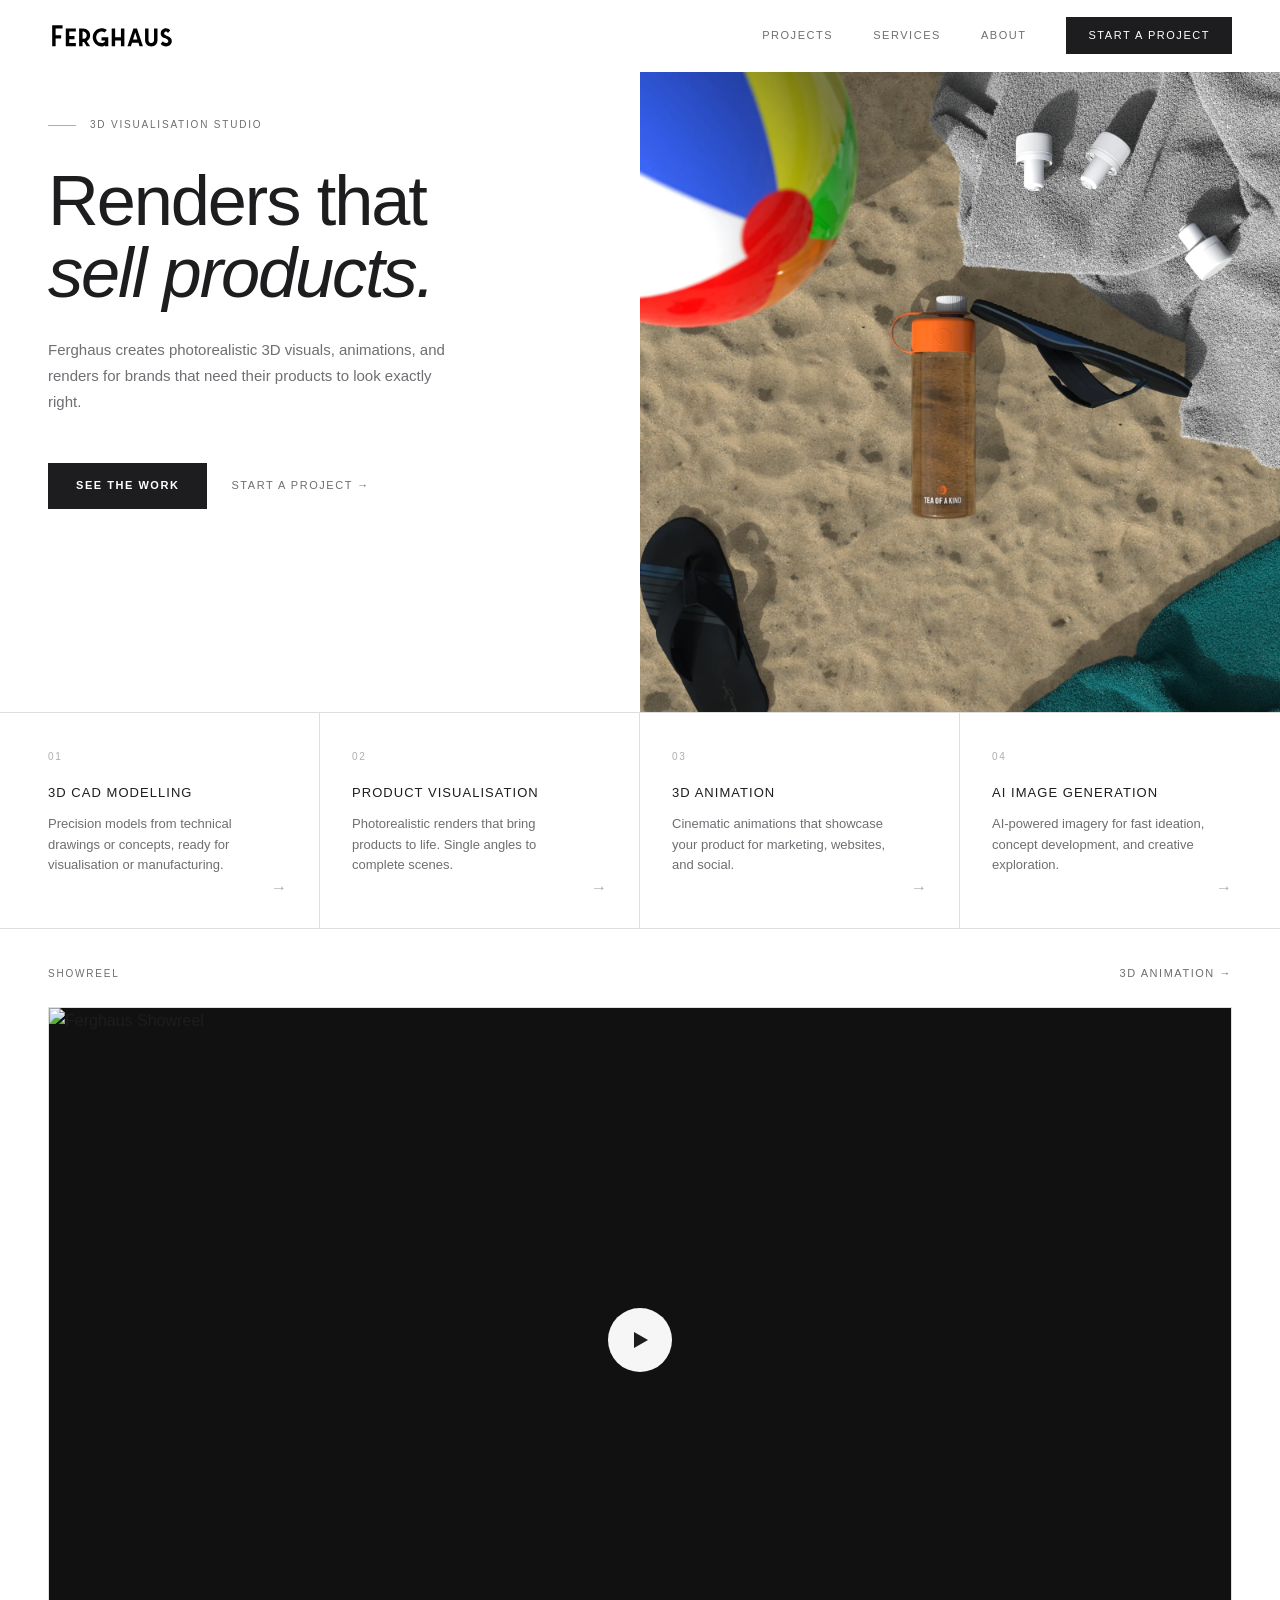
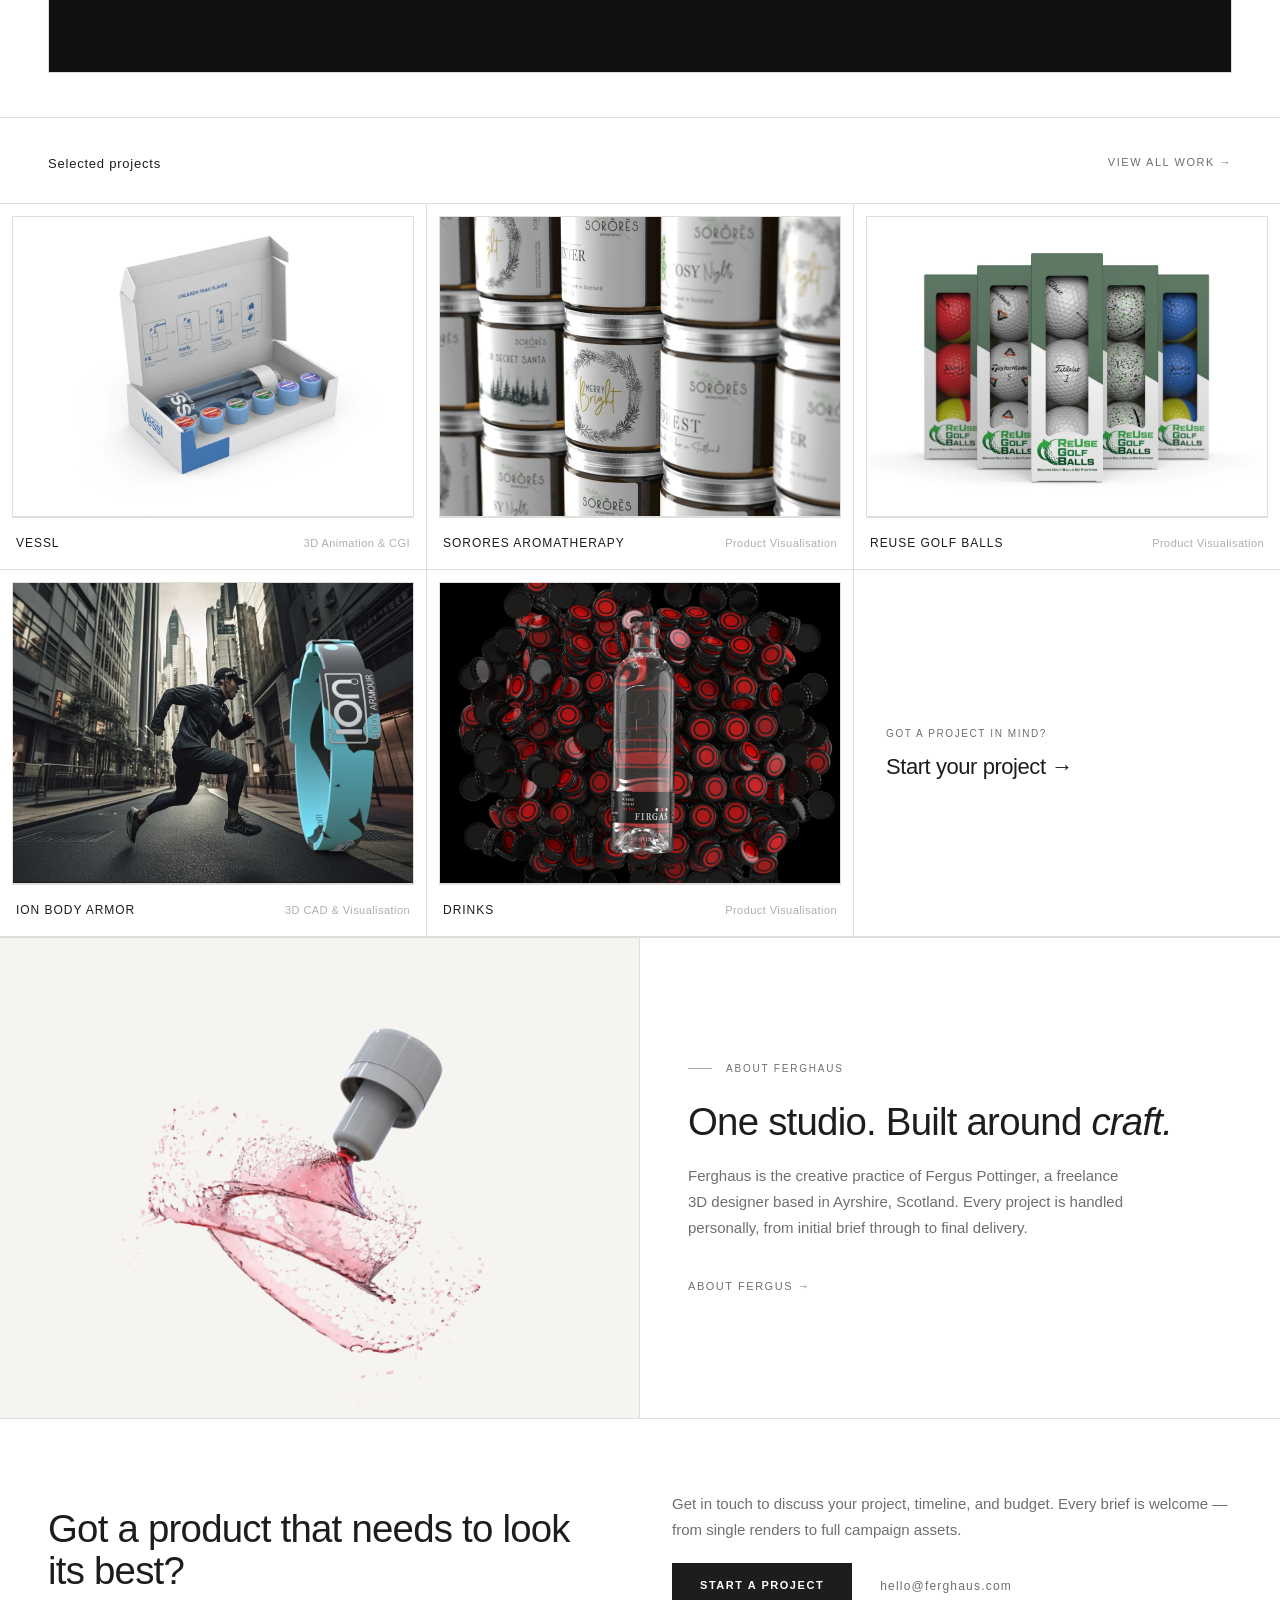
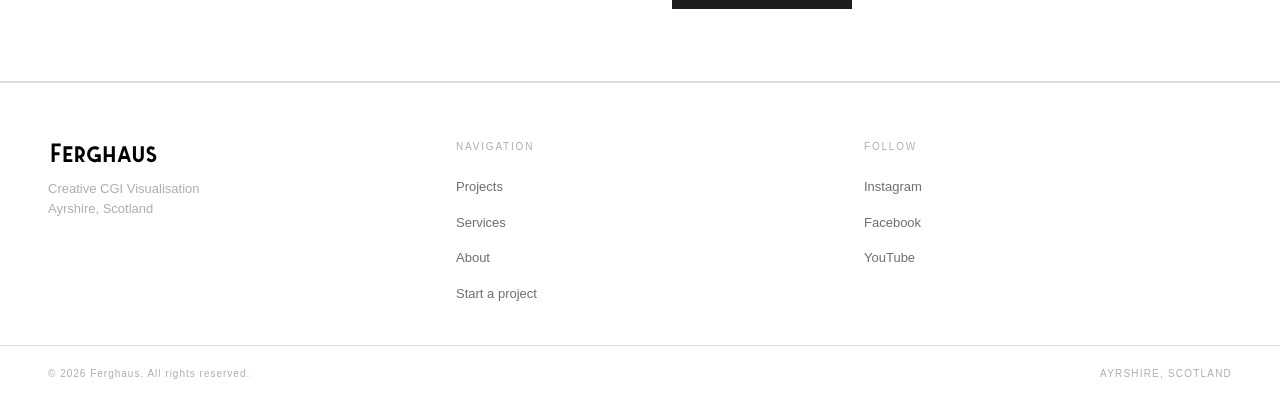
==== commit bf422d14: "audit" ====
--- a/index.html
+++ b/index.html
@@ -4,7 +4,7 @@
   <meta charset="UTF-8">
   <meta name="viewport" content="width=device-width, initial-scale=1.0">
   <meta name="description" content="Ferghaus creates photorealistic 3D visuals, animations, and renders for brands that need their products to look exactly right. Based in Ayrshire, Scotland.">
-  <meta name="theme-color" content="#ffffff">
+  <meta name="theme-color" content="#f4f3f0">
 
   <!-- Canonical -->
   <link rel="canonical" href="https://ferghaus.com/">
@@ -14,7 +14,7 @@
   <meta property="og:description" content="Ferghaus creates photorealistic 3D visuals, animations, and renders for brands that need their products to look exactly right. Based in Ayrshire, Scotland.">
   <meta property="og:type" content="website">
   <meta property="og:url" content="https://ferghaus.com/">
-  <meta property="og:image" content="https://ferghaus.com/assets/images/home/flask-beach-scene-1200.webp">
+  <meta property="og:image" content="https://ferghaus.com/assets/images/projects/drinks/flask-beach-scene-1200.webp">
 
   <!-- Styles -->
   <link rel="stylesheet" href="/assets/css/main.css">
@@ -144,7 +144,7 @@
     <!-- ④ Selected Projects -->
     <section>
       <div class="section-header">
-        <h2 class="t-label" style="color: var(--text-primary); font-size: 13px; font-weight: 500; letter-spacing: 0.06em; text-transform: none;">Selected projects</h2>
+        <h2 class="section-header-label">Selected projects</h2>
         <a href="/projects" class="btn-ghost">View all work →</a>
       </div>
       <div class="projects-grid">
@@ -156,6 +156,9 @@
               <source srcset="/assets/images/projects/vessl/vessl-boxes-711-800.webp 800w, /assets/images/projects/vessl/vessl-boxes-711-1200.webp 1200w, /assets/images/projects/vessl/vessl-boxes-711-1600.webp 1600w">
               <img src="/assets/images/projects/vessl/vessl-boxes-711-1200.webp" alt="Vessl — 3D animation & CGI">
             </picture>
+            <div class="project-card-overlay">
+              <span class="project-card-overlay-cta">View project →</span>
+            </div>
           </div>
           <div class="project-card-info">
             <span class="project-card-name">Vessl</span>
@@ -170,6 +173,9 @@
               <source srcset="/assets/images/projects/sorores-aromatherapy/120ml-candle-800.webp 800w, /assets/images/projects/sorores-aromatherapy/120ml-candle-1200.webp 1200w, /assets/images/projects/sorores-aromatherapy/120ml-candle-1600.webp 1600w">
               <img src="/assets/images/projects/sorores-aromatherapy/120ml-candle-1200.webp" alt="Sorores Aromatherapy — product visualisation">
             </picture>
+            <div class="project-card-overlay">
+              <span class="project-card-overlay-cta">View project →</span>
+            </div>
           </div>
           <div class="project-card-info">
             <span class="project-card-name">Sorores Aromatherapy</span>
@@ -184,6 +190,9 @@
               <source srcset="/assets/images/projects/reuse-golf-balls/reuse-golf-balls-packaging-800.webp 800w, /assets/images/projects/reuse-golf-balls/reuse-golf-balls-packaging-1200.webp 1200w, /assets/images/projects/reuse-golf-balls/reuse-golf-balls-packaging-1600.webp 1600w">
               <img src="/assets/images/projects/reuse-golf-balls/reuse-golf-balls-packaging-1200.webp" alt="ReUse Golf Balls — product visualisation">
             </picture>
+            <div class="project-card-overlay">
+              <span class="project-card-overlay-cta">View project →</span>
+            </div>
           </div>
           <div class="project-card-info">
             <span class="project-card-name">ReUse Golf Balls</span>
@@ -198,6 +207,9 @@
               <source srcset="/assets/images/projects/ion-body-armor/ion-body-armour-band-800.webp 800w, /assets/images/projects/ion-body-armor/ion-body-armour-band-1200.webp 1200w, /assets/images/projects/ion-body-armor/ion-body-armour-band-1600.webp 1600w">
               <img src="/assets/images/projects/ion-body-armor/ion-body-armour-band-1200.webp" alt="Ion Body Armor — 3D CAD & Visualisation" style="object-position: 75% center;">
             </picture>
+            <div class="project-card-overlay">
+              <span class="project-card-overlay-cta">View project →</span>
+            </div>
           </div>
           <div class="project-card-info">
             <span class="project-card-name">Ion Body Armor</span>
@@ -212,6 +224,9 @@
               <source srcset="/assets/images/projects/drinks/firgas-376-800.webp 800w, /assets/images/projects/drinks/firgas-376-1200.webp 1200w, /assets/images/projects/drinks/firgas-376-1600.webp 1600w">
               <img src="/assets/images/projects/drinks/firgas-376-1200.webp" alt="Drinks — product visualisation">
             </picture>
+            <div class="project-card-overlay">
+              <span class="project-card-overlay-cta">View project →</span>
+            </div>
           </div>
           <div class="project-card-info">
             <span class="project-card-name">Drinks</span>
@@ -262,7 +277,7 @@
   <footer>
     <div class="footer-brand">
       <a href="/">
-        <img src="/assets/images/global/logo.svg" alt="Ferghaus" style="height: 28px; width: auto; margin-bottom: 12px;">
+        <img src="/assets/images/global/logo.svg" alt="Ferghaus">
       </a>
       <p class="footer-tagline">Creative CGI Visualisation<br>Ayrshire, Scotland</p>
     </div>
--- a/assets/css/main.css
+++ b/assets/css/main.css
@@ -308,7 +308,13 @@
   display: flex;
   align-items: center;
   gap: 14px;
-  margin-bottom: 16px;
+  margin-bottom: 28px;
+  font-family: var(--font-head);
+  font-size: 10px;
+  font-weight: 400;
+  letter-spacing: 0.16em;
+  text-transform: uppercase;
+  color: var(--text-muted);
 }
 .page-header .eyebrow::before {
   content: '';
@@ -320,9 +326,9 @@
 .page-header h1 {
   font-family: var(--font-head);
   font-size: clamp(40px, 5vw, 80px);
-  font-weight: 100;
+  font-weight: 200;
   line-height: 1.05;
-  letter-spacing: -0.01em;
+  letter-spacing: -0.03em;
   max-width: 800px;
 }
 .page-header h1 em {
@@ -371,7 +377,7 @@
   letter-spacing: 0.14em;
   text-transform: uppercase;
   color: var(--text-muted);
-  margin-bottom: 16px;
+  margin-bottom: 28px;
 }
 .breadcrumb a {
   text-decoration: none;
@@ -442,7 +448,6 @@
 .hero-right {
   position: relative;
   overflow: hidden;
-  padding-right: 48px;
 }
 
 .hero-right img,
@@ -542,6 +547,15 @@
   justify-content: space-between;
   padding: 36px 48px 28px;
 }
+.section-header-label {
+  font-family: var(--font-head);
+  font-size: 13px;
+  font-weight: 500;
+  letter-spacing: 0.06em;
+  color: var(--text-primary);
+  text-transform: none;
+}
+.section-border-bottom { border-bottom: 1px solid var(--border); }
 
 /* ─── PROJECT GRID ────────────────────────────────────────── */
 .projects-grid {
@@ -623,7 +637,7 @@
   border-top: none;
   border-bottom: none;
   padding: 40px 48px 72px;
-  grid-auto-rows: 320px; /* fixed row height — all cards in a row stay aligned */
+  grid-auto-rows: 420px; /* fixed row height — all cards in a row stay aligned */
 }
 
 .projects-grid--immersive .project-card {
@@ -783,6 +797,19 @@
   max-width: 440px;
   margin-bottom: 36px;
 }
+.about-role {
+  font-family: var(--font-body);
+  font-size: 15px;
+  font-weight: 400;
+  color: var(--text-secondary);
+  margin-bottom: 0;
+}
+.about-divider {
+  border: none;
+  border-top: 1px solid var(--border);
+  margin: 24px 0;
+}
+.about-p--last { margin-bottom: 32px; }
 
 /* ─── CTA SECTION ─────────────────────────────────────────── */
 .cta-section {
@@ -1097,7 +1124,8 @@
   border-right: 1px solid var(--border);
   border-bottom: 1px solid var(--border);
   aspect-ratio: 1 / 1;
-  background: #111;
+  background: var(--bg);
+  padding: 8px;
 }
 .gallery-item:nth-child(3n) { border-right: none; }
 .gallery-item.cols-2:nth-child(2n) { border-right: none; }
@@ -1110,12 +1138,44 @@
 .gallery-item:hover img { transform: scale(1.04); }
 .gallery-item--light { background: #fff; }
 
+/* ─── PROJECT IMAGES (breathing room layout) ─────────────── */
+.project-images {
+  padding: 0 48px 48px;
+  border-top: 1px solid var(--border);
+  display: flex;
+  flex-direction: column;
+  gap: 4px;
+}
+.project-image-full {
+  background: var(--bg);
+  line-height: 0;
+  overflow: hidden;
+}
+.project-image-full img,
+.project-image-full video {
+  width: 100%;
+  max-height: 68vh;
+  object-fit: cover;
+  object-position: center;
+  display: block;
+}
+/* Pair images are half-width so don't need as much height */
+.project-image-pair .project-image-full img,
+.project-image-pair .project-image-full video {
+  max-height: 52vh;
+}
+.project-image-pair {
+  display: grid;
+  grid-template-columns: 1fr 1fr;
+  gap: 4px;
+}
+
 /* ─── PROJECT HERO ────────────────────────────────────────── */
 .project-hero {
   width: 100%;
   background: var(--bg);
   position: relative;
-  padding: 0 48px;
+  padding: 16px 48px;
 }
 
 .project-hero picture {
@@ -1154,6 +1214,82 @@
   background: #111;
 }
 
+/* ─── PROJECT HERO OVERLAY ────────────────────────────────── */
+.project-hero-overlay {
+  position: relative;
+  width: 100%;
+  height: 72vh;
+  min-height: 480px;
+  overflow: hidden;
+  background: #111;
+}
+.project-hero-overlay--sm {
+  height: 56vh;
+  min-height: 380px;
+}
+.project-hero-overlay picture {
+  display: block;
+  width: 100%;
+  height: 100%;
+}
+.project-hero-overlay img {
+  width: 100%;
+  height: 100%;
+  object-fit: cover;
+  display: block;
+}
+.project-hero-overlay::after {
+  content: '';
+  position: absolute;
+  inset: 0;
+  background: linear-gradient(to bottom, rgba(0,0,0,0.0) 35%, rgba(0,0,0,0.70) 100%);
+  pointer-events: none;
+}
+.project-hero-overlay-text {
+  position: absolute;
+  bottom: 0;
+  left: 0;
+  right: 0;
+  padding: 0 48px 52px;
+  z-index: 1;
+}
+.project-hero-overlay-label {
+  display: flex;
+  align-items: center;
+  gap: 12px;
+  font-family: var(--font-head);
+  font-size: 10px;
+  font-weight: 400;
+  letter-spacing: 0.18em;
+  text-transform: uppercase;
+  color: rgba(255,255,255,0.55);
+  margin-bottom: 14px;
+}
+.project-hero-overlay-label::before {
+  content: '';
+  display: block;
+  width: 20px;
+  height: 1px;
+  background: rgba(255,255,255,0.4);
+  flex-shrink: 0;
+}
+.project-hero-overlay-h1 {
+  font-family: var(--font-head);
+  font-size: clamp(40px, 5vw, 80px);
+  font-weight: 200;
+  line-height: 1.05;
+  letter-spacing: -0.03em;
+  color: #fff;
+  margin-bottom: 14px;
+}
+.project-hero-overlay-sub {
+  font-size: 15px;
+  font-weight: 300;
+  color: rgba(255,255,255,0.70);
+  max-width: 560px;
+  line-height: 1.65;
+}
+
 /* ─── PROJECT META ────────────────────────────────────────── */
 .project-meta {
   display: flex;
@@ -1164,7 +1300,9 @@
   padding: 20px 32px;
   border-right: 1px solid var(--border);
 }
-.project-meta-item:last-child { border-right: none; }
+.project-meta-item:last-child  { border-right: none; }
+.project-meta-item:first-child { padding-left: 48px; }
+.project-meta-item:last-child  { padding-right: 48px; }
 .project-meta-label {
   font-family: var(--font-head);
   font-size: 9px;
@@ -1186,10 +1324,10 @@
   display: grid;
   grid-template-columns: 1fr 1fr;
   border-bottom: 1px solid var(--border);
+  padding: 0 48px 32px;
 }
 .project-split-content {
-  padding: 48px 48px;
-  border-right: 1px solid var(--border);
+  padding: 28px 32px;
 }
 .project-split-content h2 {
   font-family: var(--font-head);
@@ -1216,12 +1354,15 @@
 .project-split-image {
   position: relative;
   overflow: hidden;
-  background: #111;
-}
-.project-split-image img {
+  background: var(--bg);
+  padding: 12px;
+}
+.project-split-image img,
+.project-split-image video {
   width: 100%;
   height: 100%;
   object-fit: cover;
+  display: block;
 }
 
 /* Stats row */
@@ -1266,7 +1407,8 @@
   text-decoration: none;
   transition: background 0.2s;
 }
-.project-nav-item:first-child { border-right: 1px solid var(--border); }
+.project-nav-item:first-child { border-right: 1px solid var(--border); padding-left: 48px; }
+.project-nav-item:last-child  { padding-right: 48px; }
 .project-nav-item:hover { background: var(--surface); }
 .project-nav-dir {
   font-family: var(--font-head);
@@ -1431,6 +1573,11 @@
   border-top: 1px solid var(--border);
 }
 
+.footer-brand img {
+  height: 28px;
+  width: auto;
+  margin-bottom: 12px;
+}
 .footer-brand a {
   display: block;
   font-family: var(--font-head);
@@ -1544,11 +1691,9 @@
   .service-row-content { padding: 48px 32px; border-left: none; border-top: 1px solid var(--border); }
   .service-row.reverse .service-row-content { border-right: none; border-top: 1px solid var(--border); }
 
-  .project-split { grid-template-columns: 1fr; }
-  .project-split-content { border-right: none; border-bottom: 1px solid var(--border); padding: 48px 32px; }
+  .project-split { grid-template-columns: 1fr; padding: 0 32px 24px; }
+  .project-split-content { border-bottom: 1px solid var(--border); padding: 24px 24px; }
   .project-split-image { min-height: 360px; }
-
-  .hero-right { padding-right: 32px; }
 
   .contact-grid { grid-template-columns: 1fr; }
   .contact-info { border-right: none; border-bottom: 1px solid var(--border); padding: 52px 32px; }
@@ -1558,7 +1703,15 @@
   .showreel-body   { padding: 0 32px 36px; }
 
   .gallery-grid { padding: 0 32px; }
-  .project-hero { padding: 0 32px; }
+  .gallery-item { padding: 6px; }
+  .project-hero { padding: 12px 32px; }
+  .project-hero-overlay { height: 64vh; min-height: 420px; }
+  .project-hero-overlay-text { padding: 0 32px 44px; }
+  .project-images { padding: 0 32px 40px; }
+  .project-meta-item:first-child { padding-left: 32px; }
+  .project-meta-item:last-child  { padding-right: 32px; }
+  .project-nav-item:first-child  { padding-left: 32px; }
+  .project-nav-item:last-child   { padding-right: 32px; }
 
   .page-header { padding: 40px 32px 28px; }
   .section-header { padding: 40px 32px 28px; }
@@ -1604,9 +1757,8 @@
 
   .service-row-content { padding: 40px 20px; }
 
-  .project-split-content { padding: 40px 20px; }
-
-  .hero-right { padding-right: 20px; }
+  .project-split { padding: 0 20px 20px; }
+  .project-split-content { padding: 20px 16px; }
 
   .contact-info { padding: 44px 20px; }
   .contact-form-wrap { padding: 44px 20px; }
@@ -1615,7 +1767,17 @@
   .showreel-body   { padding: 0 20px 32px; }
 
   .gallery-grid { padding: 0 20px; }
-  .project-hero { padding: 0 20px; }
+  .gallery-item { padding: 4px; }
+  .project-hero { padding: 8px 20px; }
+  .project-hero-overlay { height: 70vh; min-height: 360px; }
+  .project-hero-overlay-text { padding: 0 20px 36px; }
+  .project-hero-overlay-sub { font-size: 13px; }
+  .project-images { padding: 0 20px 32px; }
+  .project-image-pair { grid-template-columns: 1fr; }
+  .project-meta-item:first-child { padding-left: 20px; }
+  .project-meta-item:last-child  { padding-right: 20px; }
+  .project-nav-item:first-child  { padding-left: 20px; }
+  .project-nav-item:last-child   { padding-right: 20px; }
 
   .cta-section { padding: 56px 20px; gap: 32px; }
   .cta-h2 { font-size: clamp(30px, 10vw, 44px); }
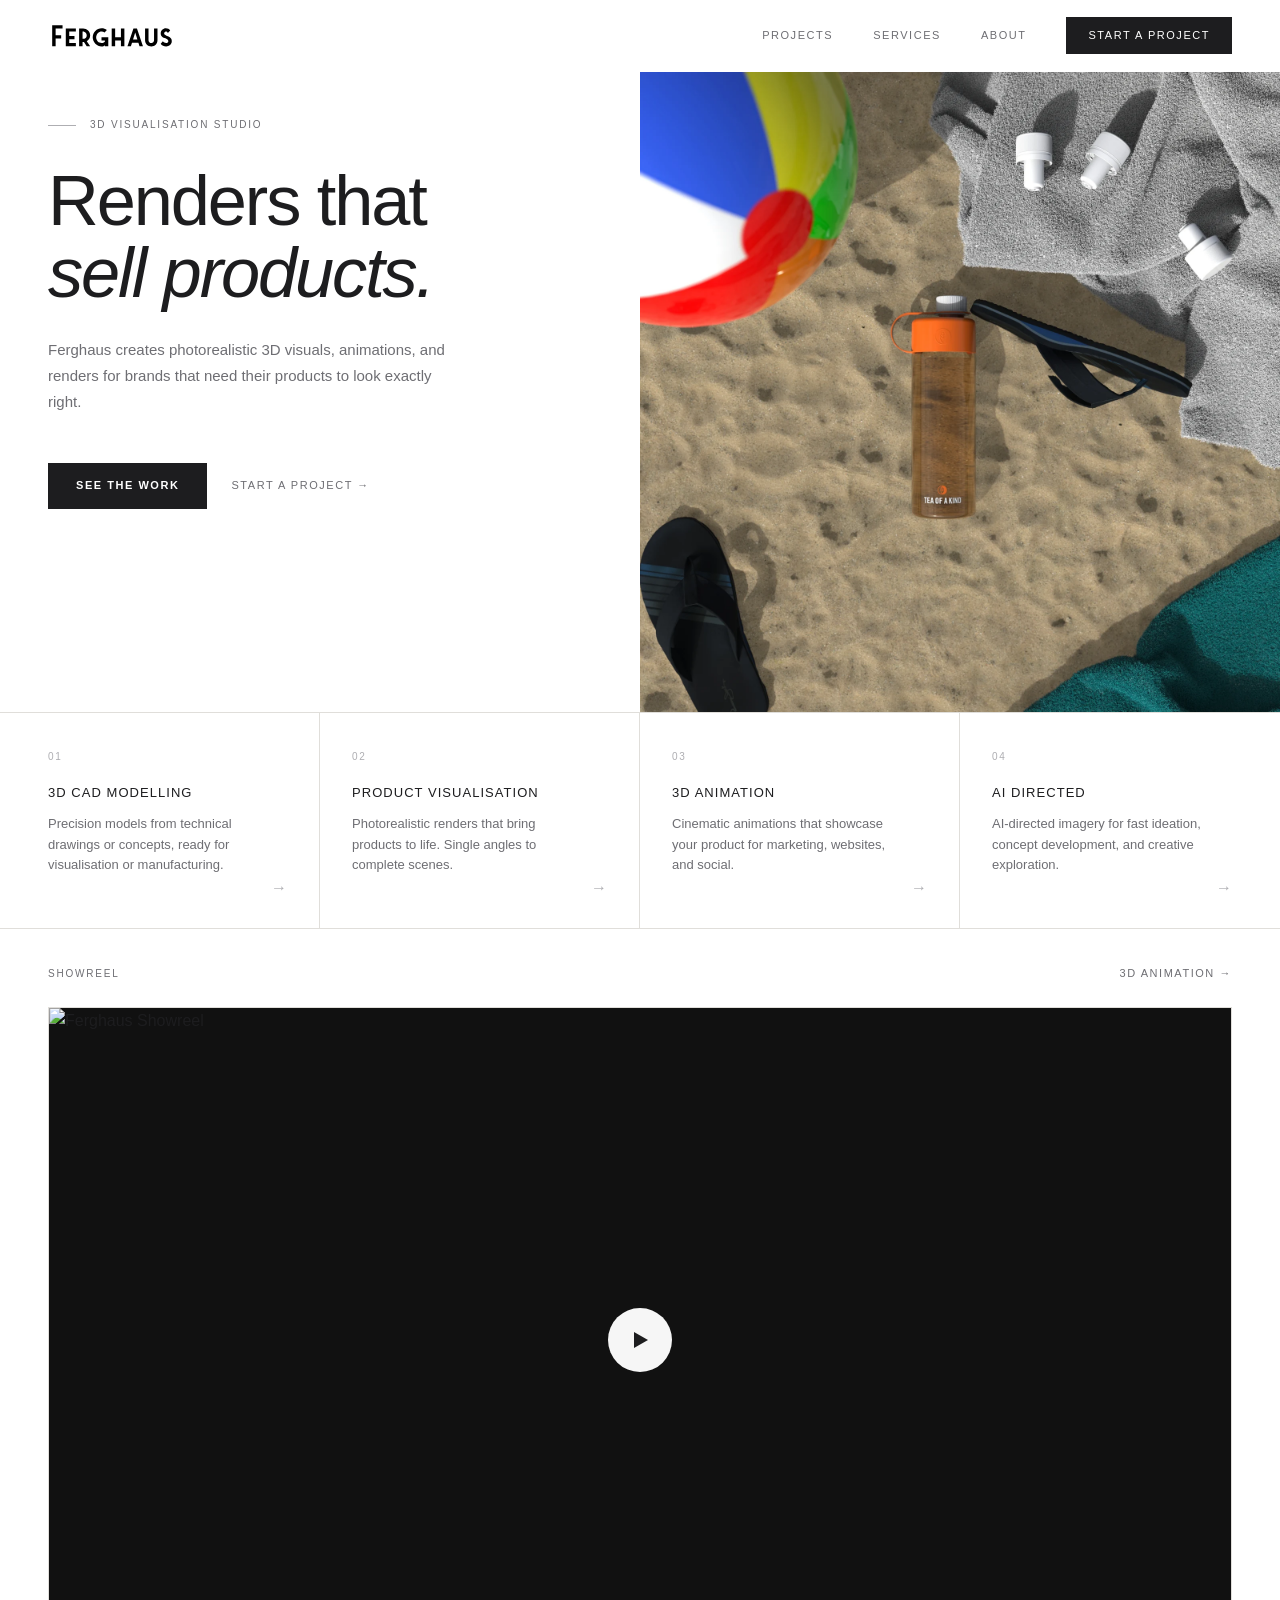
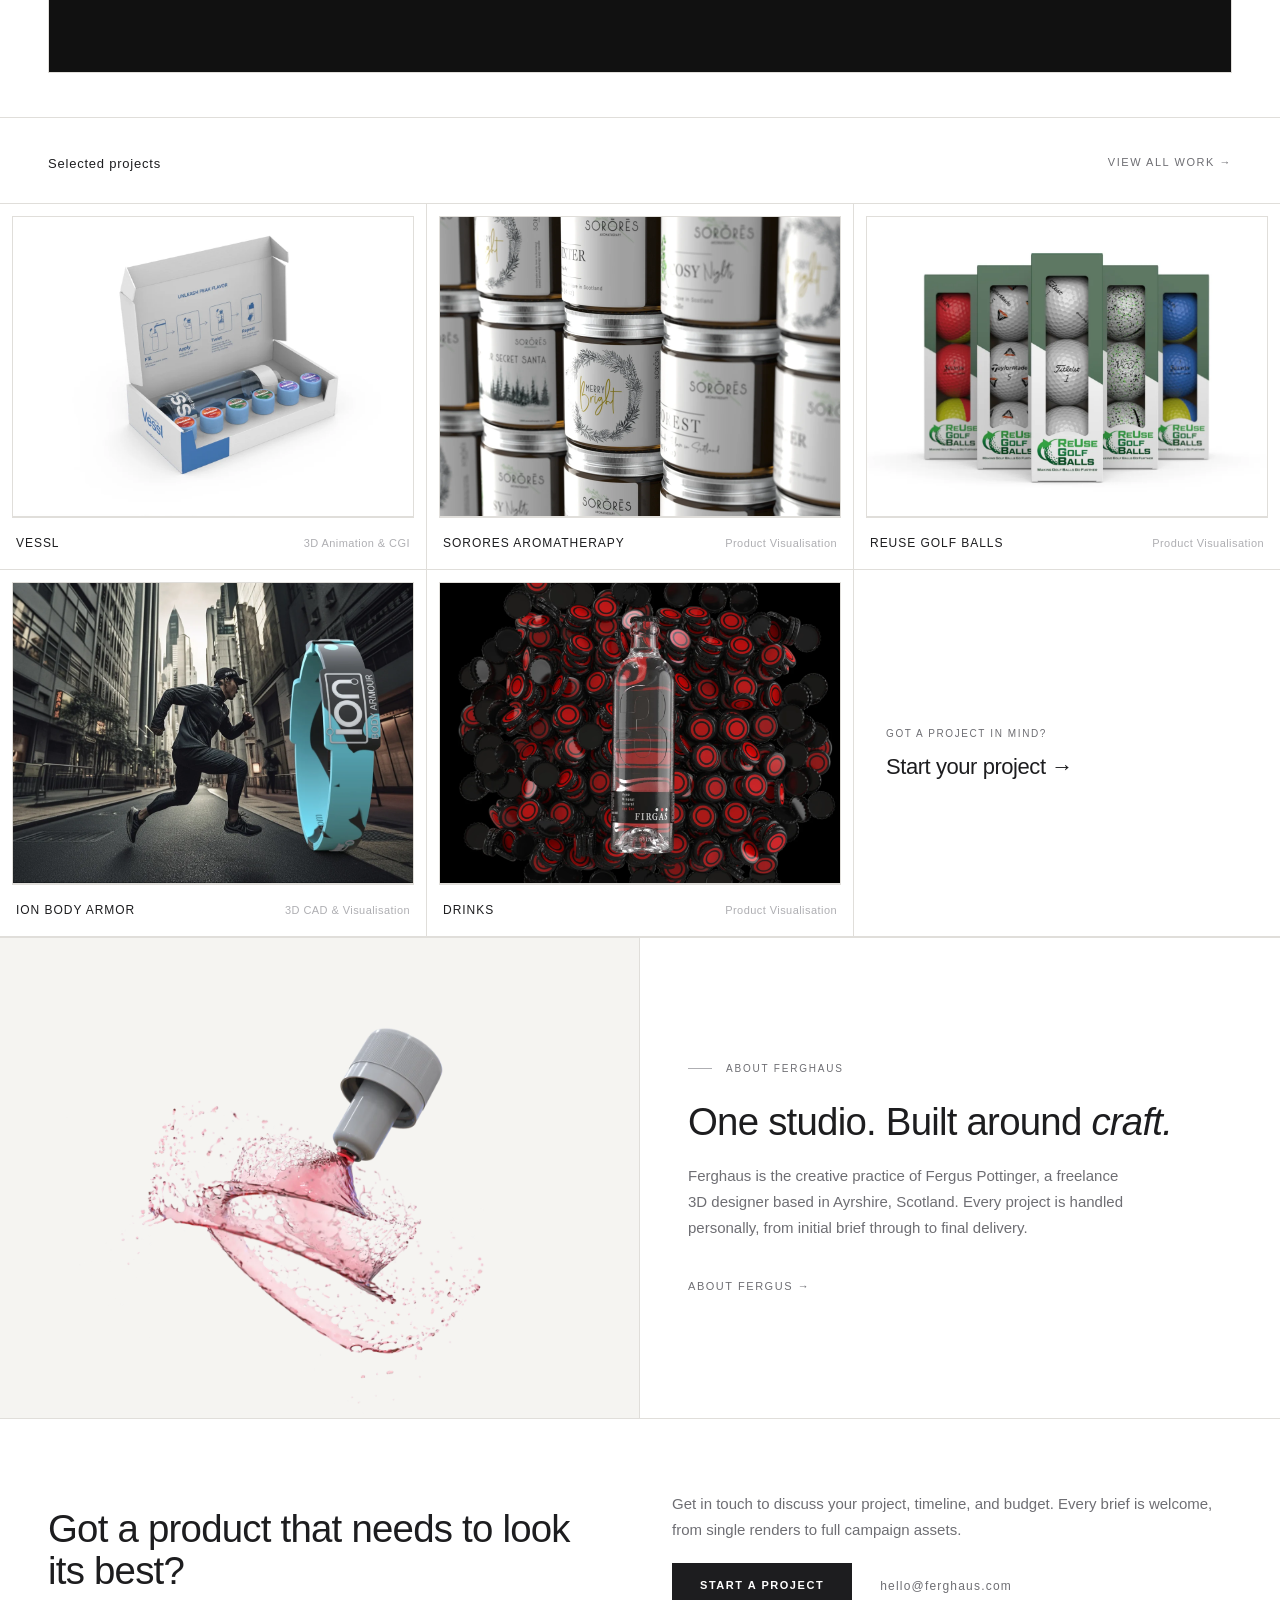
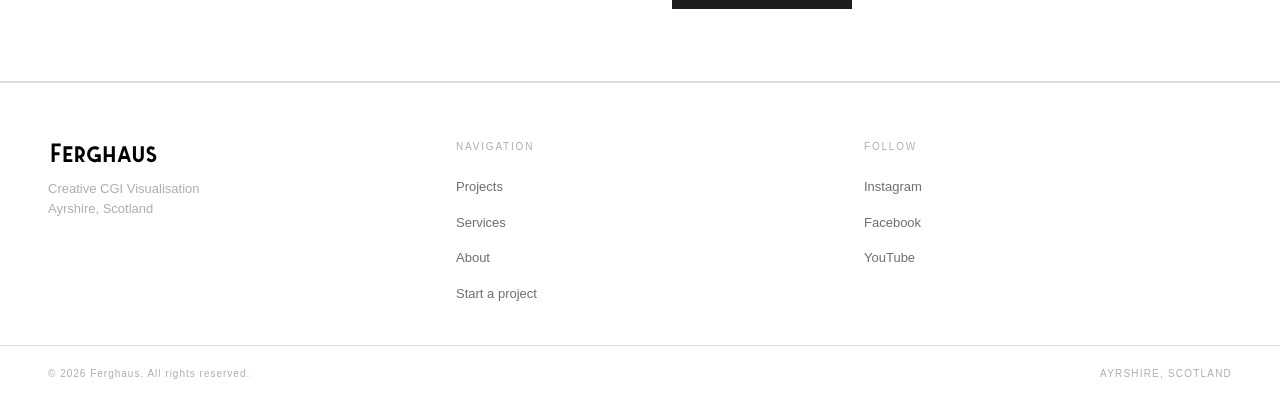
==== commit 9a6ab753: "-" ====
--- a/index.html
+++ b/index.html
@@ -117,8 +117,8 @@
       </a>
       <a href="/services/ai-images-generation" class="service-item fade-up">
         <div class="service-num">04</div>
-        <div class="service-name">AI Image Generation</div>
-        <div class="service-desc">AI-powered imagery for fast ideation, concept development, and creative exploration.</div>
+        <div class="service-name">AI Directed</div>
+        <div class="service-desc">AI-directed imagery for fast ideation, concept development, and creative exploration.</div>
         <span class="service-arrow">→</span>
       </a>
     </div>
@@ -263,7 +263,7 @@
     <section class="cta-section">
       <h2 class="cta-h2">Got a product that needs to look its best?</h2>
       <div class="cta-right">
-        <p class="cta-p">Get in touch to discuss your project, timeline, and budget. Every brief is welcome — from single renders to full campaign assets.</p>
+        <p class="cta-p">Get in touch to discuss your project, timeline, and budget. Every brief is welcome, from single renders to full campaign assets.</p>
         <div class="cta-actions">
           <a href="/contact" class="btn-primary">Start a project</a>
           <a href="mailto:hello@ferghaus.com" class="cta-email">hello@ferghaus.com</a>
--- a/assets/css/main.css
+++ b/assets/css/main.css
@@ -955,6 +955,14 @@
   padding: 64px 48px;
   border-left: 1px solid var(--border);
 }
+.service-row-content h2 {
+  font-family: var(--font-head);
+  font-size: clamp(22px, 2.2vw, 34px);
+  font-weight: 200;
+  line-height: 1.15;
+  letter-spacing: -0.02em;
+  margin-bottom: 20px;
+}
 .service-row.reverse .service-row-content {
   border-left: none;
   border-right: 1px solid var(--border);
@@ -1140,7 +1148,7 @@
 
 /* ─── PROJECT IMAGES (breathing room layout) ─────────────── */
 .project-images {
-  padding: 0 48px 48px;
+  padding: 0 10% 48px;
   border-top: 1px solid var(--border);
   display: flex;
   flex-direction: column;
@@ -1154,19 +1162,13 @@
 .project-image-full img,
 .project-image-full video {
   width: 100%;
-  max-height: 68vh;
-  object-fit: cover;
-  object-position: center;
-  display: block;
-}
-/* Pair images are half-width so don't need as much height */
-.project-image-pair .project-image-full img,
-.project-image-pair .project-image-full video {
-  max-height: 52vh;
-}
+  height: auto;
+  display: block;
+}
+/* Stacked layout — no side-by-side, ever */
 .project-image-pair {
-  display: grid;
-  grid-template-columns: 1fr 1fr;
+  display: flex;
+  flex-direction: column;
   gap: 4px;
 }
 
@@ -1323,6 +1325,7 @@
 .project-split {
   display: grid;
   grid-template-columns: 1fr 1fr;
+  align-items: start;
   border-bottom: 1px solid var(--border);
   padding: 0 48px 32px;
 }
@@ -1773,7 +1776,6 @@
   .project-hero-overlay-text { padding: 0 20px 36px; }
   .project-hero-overlay-sub { font-size: 13px; }
   .project-images { padding: 0 20px 32px; }
-  .project-image-pair { grid-template-columns: 1fr; }
   .project-meta-item:first-child { padding-left: 20px; }
   .project-meta-item:last-child  { padding-right: 20px; }
   .project-nav-item:first-child  { padding-left: 20px; }
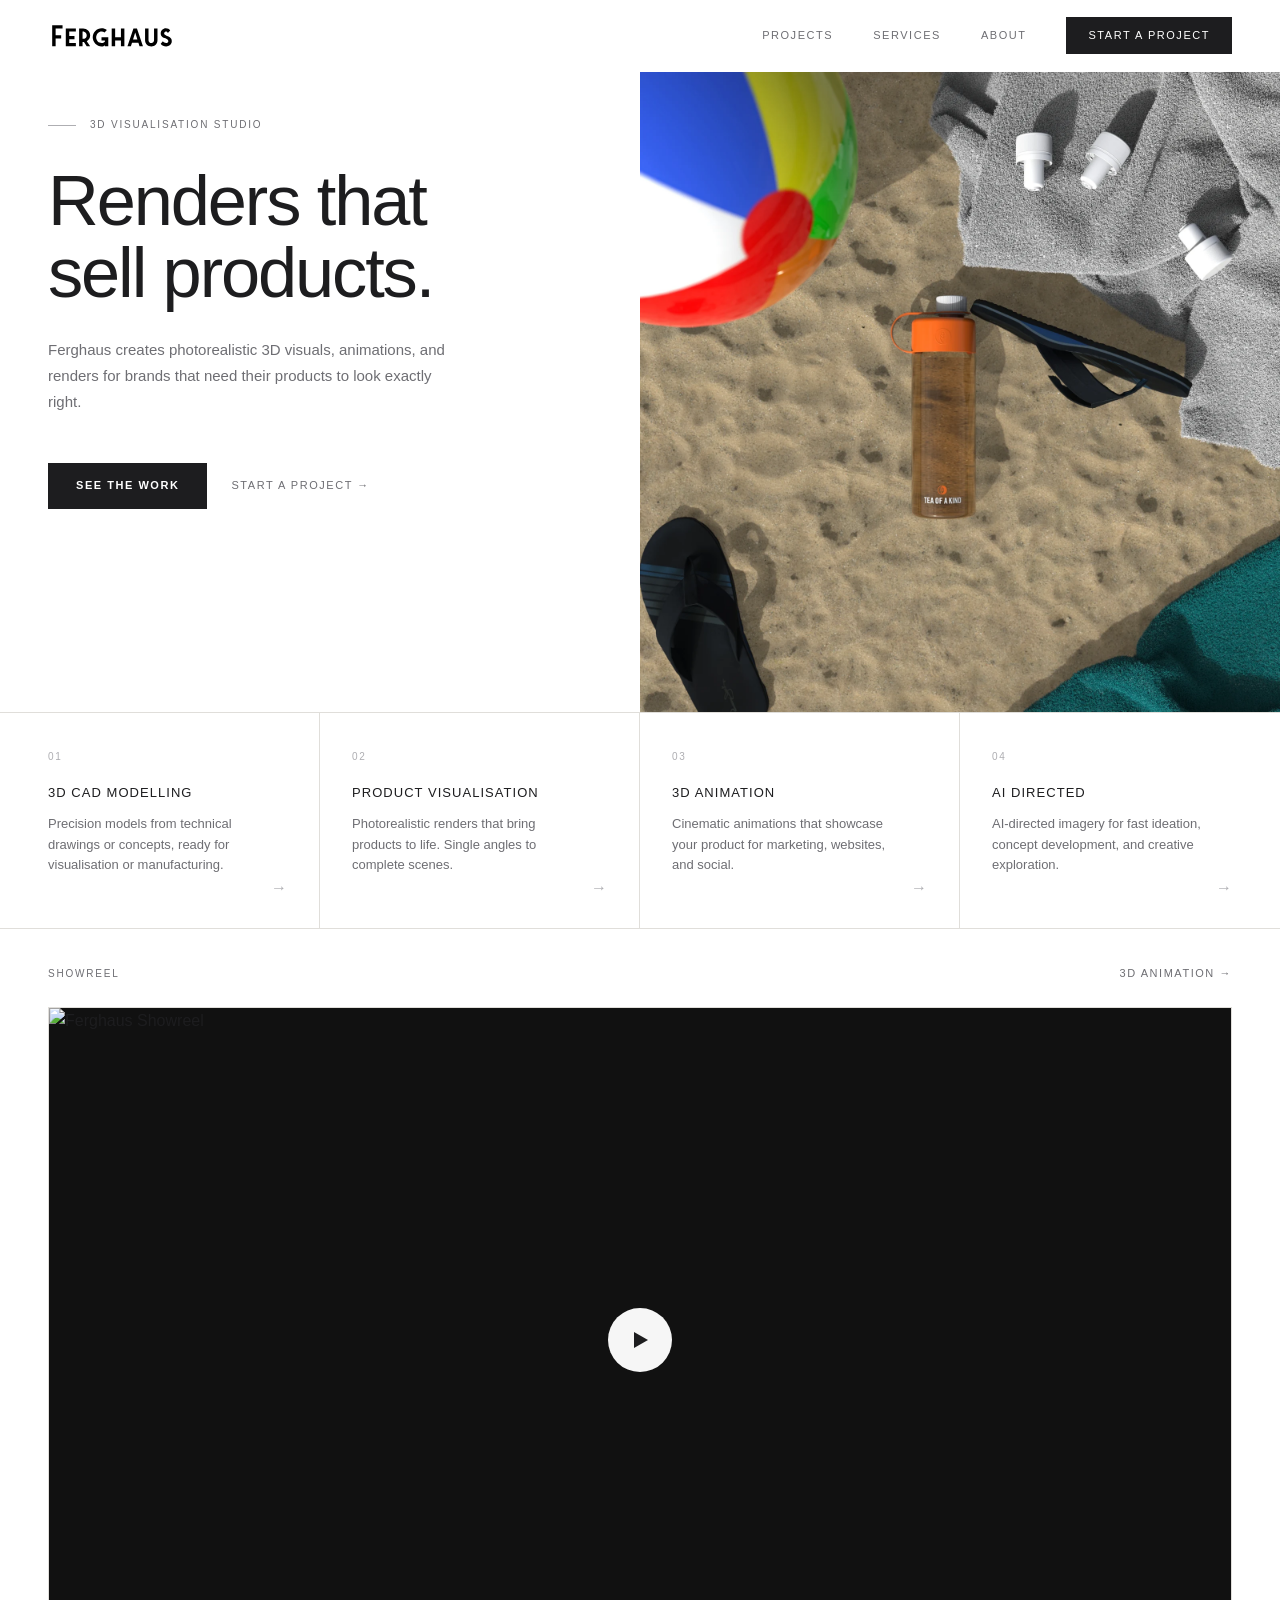
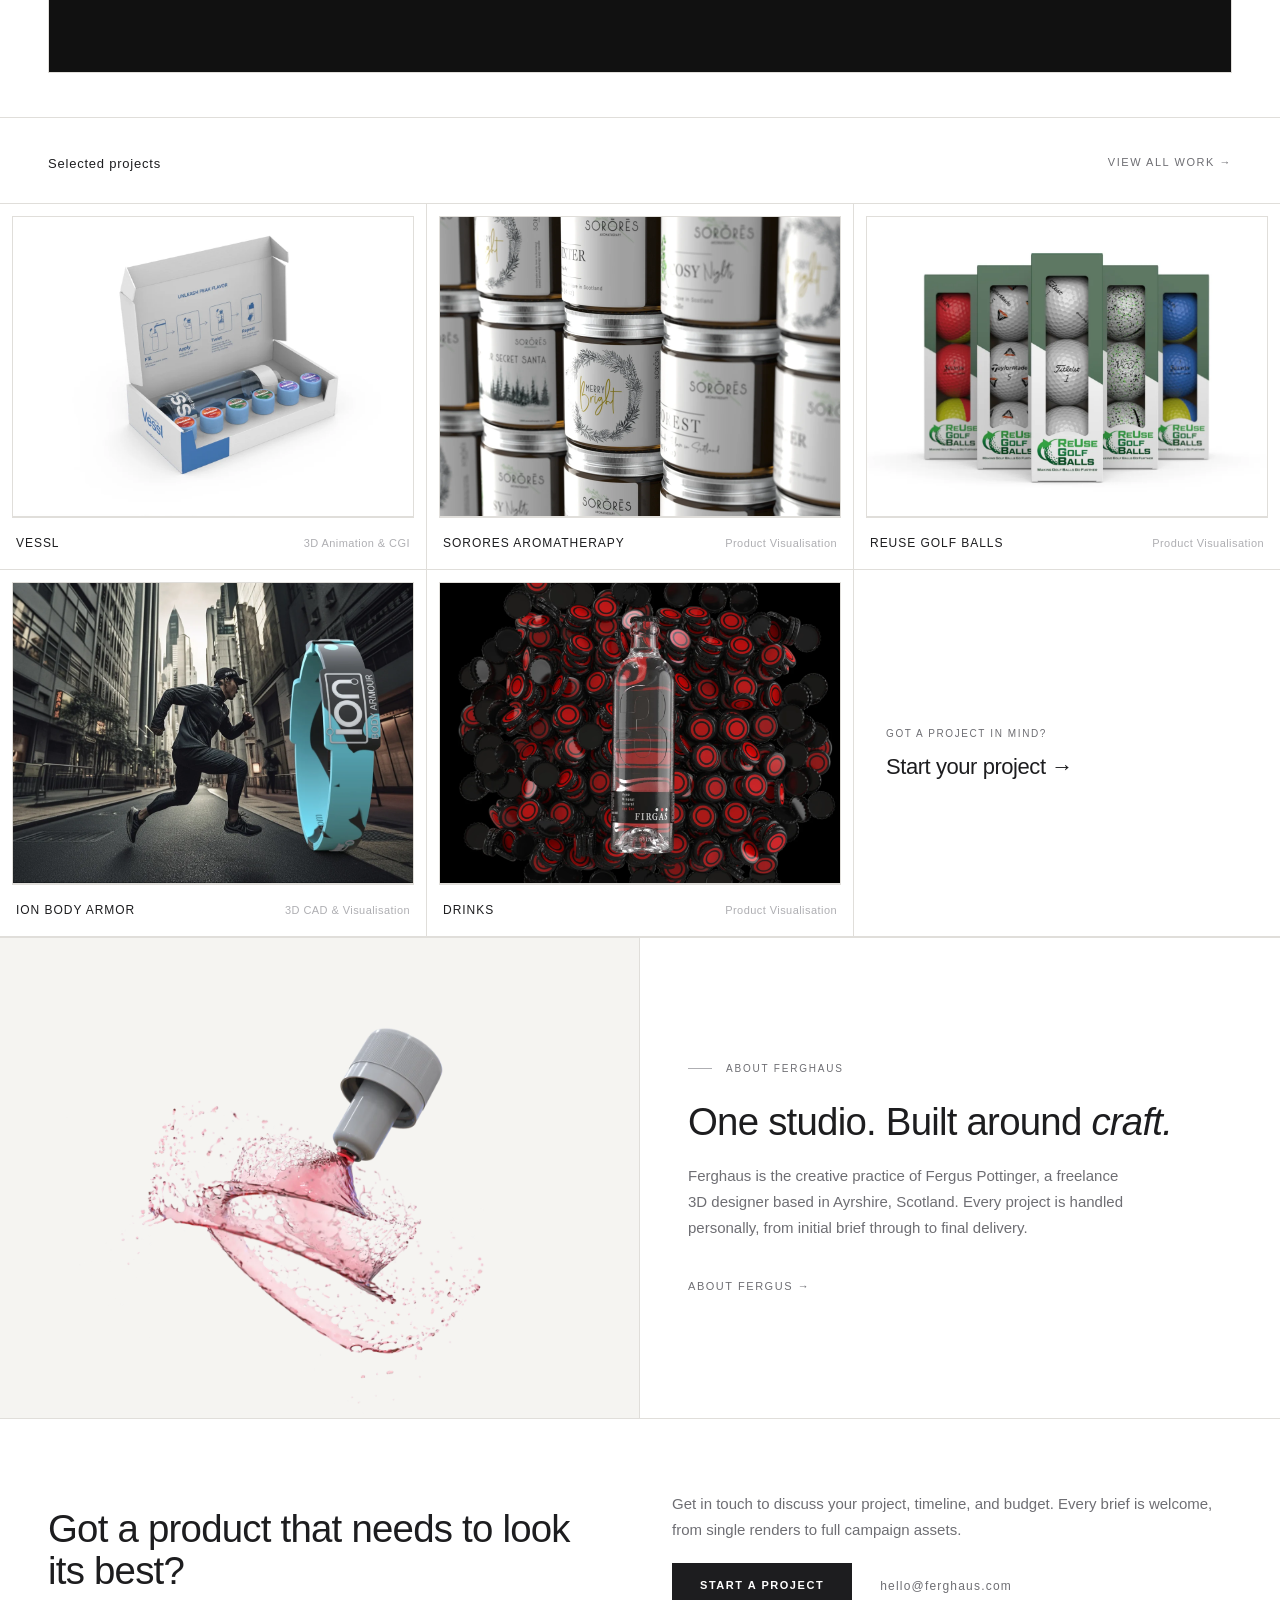
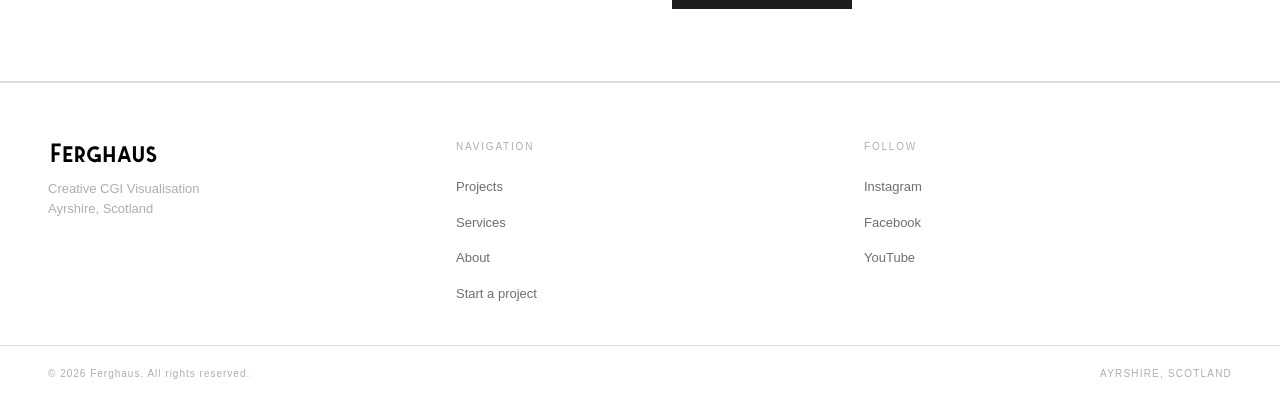
==== commit 69f811de: "fixes" ====
--- a/index.html
+++ b/index.html
@@ -64,14 +64,17 @@
       <span></span>
       <span></span>
       <span></span>
-    </button>
+    </button>  </nav>
+
+    <div class="nav-drawer-backdrop" id="nav-backdrop"></div>
     <div class="nav-mobile-menu" id="nav-mobile-menu">
+      <button class="nav-drawer-close" id="nav-drawer-close" aria-label="Close menu">&#x2715;</button>
+      <a href="/">Home</a>
       <a href="/projects">Projects</a>
       <a href="/services">Services</a>
       <a href="/about">About</a>
-      <a href="/contact" class="btn-nav">Start a project</a>
-    </div>
-  </nav>
+      <a href="/contact" class="nav-mobile-cta">Start a project</a>
+    </div>
 
   <!-- Main Content -->
   <main id="main-content">
@@ -259,8 +262,8 @@
       </div>
     </section>
 
-    <!-- ⑥ CTA Section -->
-    <section class="cta-section">
+    <!-- ⑥ CTA Section — hidden on mobile (project grid CTA card covers it) -->
+    <section class="cta-section hide-on-mobile">
       <h2 class="cta-h2">Got a product that needs to look its best?</h2>
       <div class="cta-right">
         <p class="cta-p">Get in touch to discuss your project, timeline, and budget. Every brief is welcome, from single renders to full campaign assets.</p>
--- a/assets/css/main.css
+++ b/assets/css/main.css
@@ -128,7 +128,7 @@
 }
 
 .nav.scrolled {
-  background: rgba(255, 255, 255, 0.94);
+  background: rgba(244, 243, 240, 0.97);
   backdrop-filter: blur(12px);
   -webkit-backdrop-filter: blur(12px);
   border-color: var(--border);
@@ -210,37 +210,78 @@
 .nav-hamburger[aria-expanded="true"] span:nth-child(2) { opacity: 0; }
 .nav-hamburger[aria-expanded="true"] span:nth-child(3) { transform: translateY(-6.5px) rotate(-45deg); }
 
-/* Mobile dropdown menu */
+/* Mobile drawer — right-side slide-in panel */
+.nav-drawer-backdrop {
+  position: fixed;
+  inset: 0;
+  background: rgba(0, 0, 0, 0.22);
+  z-index: 98;
+  opacity: 0;
+  pointer-events: none;
+  transition: opacity 0.3s ease;
+}
+.nav-drawer-backdrop.open {
+  opacity: 1;
+  pointer-events: auto;
+}
+
 .nav-mobile-menu {
   position: fixed;
-  top: var(--nav-h);
-  left: 0; right: 0;
+  top: 0;
+  right: 0;
+  bottom: 0;
+  width: 75%;
+  max-width: 320px;
   background: var(--bg);
-  border-bottom: 1px solid var(--border);
+  border-left: 1px solid var(--border);
   z-index: 99;
-  display: none;
+  display: flex;
   flex-direction: column;
-  padding: 8px 0 16px;
-}
-.nav-mobile-menu.open { display: flex; }
+  padding-top: 80px;
+  transform: translateX(100%);
+  transition: transform 0.32s cubic-bezier(0.4, 0, 0.2, 1);
+}
+.nav-mobile-menu.open { transform: translateX(0); }
+
+.nav-drawer-close {
+  position: absolute;
+  top: 18px;
+  right: 20px;
+  width: 36px;
+  height: 36px;
+  display: flex;
+  align-items: center;
+  justify-content: center;
+  background: none;
+  border: none;
+  cursor: pointer;
+  color: var(--text-muted);
+  font-size: 18px;
+  line-height: 1;
+  transition: color 0.2s;
+  -webkit-tap-highlight-color: transparent;
+}
+.nav-drawer-close:hover { color: var(--text-primary); }
+
 .nav-mobile-menu a {
+  display: block;
   font-family: var(--font-head);
   font-size: 11px;
   letter-spacing: 0.16em;
   text-transform: uppercase;
   color: var(--text-secondary);
   text-decoration: none;
-  padding: 16px 24px;
+  padding: 20px 32px;
   border-bottom: 1px solid var(--border);
   transition: color 0.2s;
 }
-.nav-mobile-menu a:hover { color: var(--text-primary); }
-.nav-mobile-menu .btn-nav {
-  margin: 14px 24px 0;
-  display: block;
-  text-align: center;
+.nav-mobile-menu a:hover,
+.nav-mobile-menu a[aria-current="page"] { color: var(--text-primary); }
+.nav-mobile-menu .nav-mobile-cta {
+  color: var(--text-primary);
+  font-weight: 500;
   border-bottom: none;
-  padding: 14px 22px;
+  margin-top: 8px;
 }
 
 /* ─── BUTTONS ─────────────────────────────────────────────── */
@@ -425,8 +466,8 @@
   margin-bottom: 28px;
 }
 .hero-h1 em {
-  font-style: italic;
-  font-weight: 200;
+  font-style: normal;
+  font-weight: inherit;
 }
 
 .hero-sub {
@@ -757,6 +798,14 @@
   object-fit: cover;
   object-position: center top;
 }
+.about-image video {
+  position: absolute;
+  inset: 0;
+  width: 100%;
+  height: 100%;
+  object-fit: cover;
+  display: block;
+}
 
 .about-content {
   display: flex;
@@ -927,45 +976,85 @@
 }
 
 /* ─── SERVICES ALTERNATING ROWS ───────────────────────────── */
+/* Base: 2-column layout used by individual service pages */
 .service-row {
   display: grid;
   grid-template-columns: 1fr 1fr;
+  grid-template-areas: "content image";
   min-height: 440px;
   border-bottom: 1px solid var(--border);
 }
-.service-row.reverse { direction: rtl; }
-.service-row.reverse > * { direction: ltr; }
-
-.service-row-image {
-  position: relative;
-  overflow: hidden;
-  background: var(--surface);
-}
-.service-row-image img,
-.service-row-image video {
-  width: 100%;
-  height: 100%;
-  object-fit: cover;
-}
-
-.service-row-content {
-  display: flex;
-  flex-direction: column;
-  justify-content: center;
-  padding: 64px 48px;
+.service-row.reverse {
+  grid-template-areas: "image content";
+}
+
+/* Overview modifier: 3-area layout used by /services/ main page */
+.service-row--overview {
+  grid-template-rows: auto 1fr;
+  grid-template-areas:
+    "header image"
+    "content image";
+}
+.service-row--overview.reverse {
+  grid-template-areas:
+    "image header"
+    "image content";
+}
+
+.service-row-header {
+  grid-area: header;
+  padding: 52px 48px 24px;
   border-left: 1px solid var(--border);
 }
+.service-row--overview.reverse .service-row-header {
+  border-left: none;
+  border-right: 1px solid var(--border);
+}
+.service-row-header h2,
 .service-row-content h2 {
   font-family: var(--font-head);
   font-size: clamp(22px, 2.2vw, 34px);
   font-weight: 200;
   line-height: 1.15;
   letter-spacing: -0.02em;
-  margin-bottom: 20px;
+  margin-top: 12px;
+}
+.service-row-content h2 {
+  margin-bottom: 24px;
+}
+
+.service-row-image {
+  grid-area: image;
+  position: relative;
+  overflow: hidden;
+  background: var(--surface);
+}
+.service-row-image img,
+.service-row-image video {
+  width: 100%;
+  height: 100%;
+  object-fit: cover;
+}
+
+.service-row-content {
+  grid-area: content;
+  display: flex;
+  flex-direction: column;
+  justify-content: flex-start;
+  padding: 0 48px 56px;
+  border-left: 1px solid var(--border);
+}
+/* Individual service pages: content contains h2, needs top padding */
+.service-row:not(.service-row--overview) .service-row-content {
+  padding-top: 52px;
 }
 .service-row.reverse .service-row-content {
   border-left: none;
   border-right: 1px solid var(--border);
+}
+.service-row--overview.reverse .service-row-content {
+  border-left: 1px solid var(--border);
+  border-right: none;
 }
 
 .who-tags {
@@ -1148,7 +1237,7 @@
 
 /* ─── PROJECT IMAGES (breathing room layout) ─────────────── */
 .project-images {
-  padding: 0 10% 48px;
+  padding: 0 0 48px;
   border-top: 1px solid var(--border);
   display: flex;
   flex-direction: column;
@@ -1170,6 +1259,17 @@
   display: flex;
   flex-direction: column;
   gap: 4px;
+}
+
+/* Uniform containers — fixed 3:2 ratio, full image visible, no cropping */
+.project-images--uniform .project-image-full {
+  aspect-ratio: 3 / 2;
+  background: #fff;
+}
+.project-images--uniform .project-image-full img {
+  width: 100%;
+  height: 100%;
+  object-fit: contain;
 }
 
 /* ─── PROJECT HERO ────────────────────────────────────────── */
@@ -1226,8 +1326,8 @@
   background: #111;
 }
 .project-hero-overlay--sm {
-  height: 56vh;
-  min-height: 380px;
+  height: 48vh;
+  min-height: 340px;
 }
 .project-hero-overlay picture {
   display: block;
@@ -1325,12 +1425,15 @@
 .project-split {
   display: grid;
   grid-template-columns: 1fr 1fr;
-  align-items: start;
+  min-height: 480px;
   border-bottom: 1px solid var(--border);
-  padding: 0 48px 32px;
 }
 .project-split-content {
-  padding: 28px 32px;
+  padding: 52px 56px;
+  border-right: 1px solid var(--border);
+  display: flex;
+  flex-direction: column;
+  justify-content: center;
 }
 .project-split-content h2 {
   font-family: var(--font-head);
@@ -1346,7 +1449,7 @@
   letter-spacing: 0.2em;
   text-transform: uppercase;
   color: var(--text-muted);
-  margin: 32px 0 14px;
+  margin: 0 0 14px;
 }
 .project-split-content p {
   font-size: 15px;
@@ -1358,10 +1461,11 @@
   position: relative;
   overflow: hidden;
   background: var(--bg);
-  padding: 12px;
 }
 .project-split-image img,
 .project-split-image video {
+  position: absolute;
+  inset: 0;
   width: 100%;
   height: 100%;
   object-fit: cover;
@@ -1435,13 +1539,13 @@
   display: grid;
   grid-template-columns: 1fr 1fr;
   border-bottom: 1px solid var(--border);
-  min-height: 580px;
 }
 .contact-info {
   padding: 64px 48px;
   border-right: 1px solid var(--border);
   display: flex;
   flex-direction: column;
+  justify-content: space-between;
 }
 .contact-form-wrap {
   padding: 64px 48px;
@@ -1564,6 +1668,40 @@
   color: var(--text-muted);
   margin-top: 14px;
   text-align: center;
+}
+
+/* ─── VIDEO PLAY/PAUSE TOGGLE ─────────────────────────────── */
+.video-toggle {
+  position: absolute;
+  bottom: 12px;
+  right: 12px;
+  width: 28px;
+  height: 28px;
+  display: flex;
+  align-items: center;
+  justify-content: center;
+  background: var(--surface);
+  border: 1px solid var(--border);
+  cursor: pointer;
+  opacity: 0.55;
+  transition: opacity 0.18s;
+  z-index: 3;
+  padding: 0;
+  color: var(--text-primary);
+}
+.video-toggle:hover {
+  opacity: 1;
+}
+.video-toggle:focus-visible {
+  opacity: 1;
+  outline: 2px solid var(--text-primary);
+  outline-offset: 2px;
+}
+.video-toggle svg {
+  width: 9px;
+  height: 11px;
+  display: block;
+  pointer-events: none;
 }
 
 /* ─── FOOTER ──────────────────────────────────────────────── */
@@ -1684,23 +1822,26 @@
   .cta-section { grid-template-columns: 1fr; gap: 40px; padding: 72px 32px; }
 
   .process-strip { grid-template-columns: repeat(2, 1fr); }
+  .process-step { padding: 32px 32px; }
   .process-step:nth-child(2) { border-right: none; }
   .process-step:nth-child(3) { border-top: 1px solid var(--border); }
   .process-step:nth-child(4) { border-right: none; border-top: 1px solid var(--border); }
 
-  .service-row { grid-template-columns: 1fr; min-height: auto; }
+  .service-row { display: flex; flex-direction: column; min-height: auto; }
+  .service-row.reverse .service-row-image { order: -1; }
+  .service-row-header { padding: 40px 32px 16px; border-left: none; border-right: none; border-top: 1px solid var(--border); }
   .service-row-image { min-height: 320px; }
-  .service-row.reverse { direction: ltr; }
-  .service-row-content { padding: 48px 32px; border-left: none; border-top: 1px solid var(--border); }
-  .service-row.reverse .service-row-content { border-right: none; border-top: 1px solid var(--border); }
-
-  .project-split { grid-template-columns: 1fr; padding: 0 32px 24px; }
-  .project-split-content { border-bottom: 1px solid var(--border); padding: 24px 24px; }
-  .project-split-image { min-height: 360px; }
+  .service-row-content { padding: 20px 32px 48px; border-left: none; border-right: none; }
+  /* reset the desktop-only non-overview padding-top at tablet+ */
+  .service-row:not(.service-row--overview) .service-row-content { padding-top: 20px; }
+
+  .project-split { grid-template-columns: 1fr; min-height: auto; }
+  .project-split-content { border-right: none; border-bottom: 1px solid var(--border); padding: 32px 32px; justify-content: flex-start; }
+  .project-split-image { min-height: 360px; height: 360px; }
 
   .contact-grid { grid-template-columns: 1fr; }
+  .contact-form-wrap { order: -1; padding: 52px 32px; }
   .contact-info { border-right: none; border-bottom: 1px solid var(--border); padding: 52px 32px; }
-  .contact-form-wrap { padding: 52px 32px; }
 
   .showreel-header { padding: 32px 32px 20px; }
   .showreel-body   { padding: 0 32px 36px; }
@@ -1710,7 +1851,7 @@
   .project-hero { padding: 12px 32px; }
   .project-hero-overlay { height: 64vh; min-height: 420px; }
   .project-hero-overlay-text { padding: 0 32px 44px; }
-  .project-images { padding: 0 32px 40px; }
+  .project-images { padding: 0 0 40px; }
   .project-meta-item:first-child { padding-left: 32px; }
   .project-meta-item:last-child  { padding-right: 32px; }
   .project-nav-item:first-child  { padding-left: 32px; }
@@ -1728,43 +1869,50 @@
 
 /* ─── RESPONSIVE — MOBILE (max 768px) ────────────────────── */
 @media (max-width: 768px) {
+  :root { --nav-h: 60px; }
   .nav {
     padding: 0 20px;
     height: 60px;
   }
   .nav-links, .btn-nav { display: none; }
   .nav-hamburger { display: flex; }
-  --nav-h: 60px;
-
-  .hero-left { padding: 52px 20px 44px; min-height: auto; }
+
+  .hero { max-height: none; overflow: visible; }
+  .hero-left { padding: 36px 20px 28px; min-height: auto; border-bottom: none; }
   .hero-h1 { font-size: clamp(44px, 13vw, 64px); }
-  .hero-sub { font-size: 14px; }
+  .hero-sub { font-size: 14px; margin-bottom: 28px; }
   .hero-ctas { flex-direction: column; gap: 12px; }
   .hero-ctas .btn-primary { width: 100%; text-align: center; }
   .hero-ctas .btn-ghost { justify-content: center; width: 100%; border: 1px solid var(--border); padding: 14px; }
-  .hero-right { min-height: 300px; }
+  .hero-right { height: 260px; min-height: 0; }
 
   .services-strip { grid-template-columns: 1fr; }
-  .service-item { border-right: none; border-top: none; padding-left: 20px; padding-right: 20px; }
-  .service-item:first-child { border-top: 1px solid var(--border); padding-left: 20px; }
+  .service-item { border-right: none; padding: 24px 20px 52px; }
+  .service-desc { max-width: none; }
+  .service-arrow { top: auto; bottom: 24px; right: 20px; transform: none; }
+  .service-item:hover .service-arrow { transform: translateX(4px); }
+  .service-item + .service-item { border-top: 1px solid var(--border); }
+  .service-item:first-child { padding-left: 20px; }
   .service-item:last-child  { padding-right: 20px; }
-  .service-item:last-child .service-arrow { right: 20px; }
 
   .section-header { padding: 28px 20px 20px; }
 
-  .projects-grid { grid-template-columns: repeat(2, 1fr); }
-  .project-card:nth-child(3n) { border-right: 1px solid var(--border); }
+  .projects-grid { grid-template-columns: 1fr; }
+  .project-card { border-right: none; }
+  .project-card:nth-child(3n) { border-right: none; }
   .project-card:nth-child(2n) { border-right: none; }
 
   .about-content { padding: 36px 20px 40px; }
 
-  .service-row-content { padding: 40px 20px; }
-
-  .project-split { padding: 0 20px 20px; }
-  .project-split-content { padding: 20px 16px; }
-
+  .service-row-header { padding: 28px 20px 12px; }
+  .service-row-content { padding: 16px 20px 40px; }
+  .service-row-image { min-height: 0; height: 300px; }
+
+  .project-split-content { padding: 24px 20px; }
+  .project-split-image { height: 280px; min-height: 0; }
+
+  .contact-form-wrap { padding: 44px 20px; }
   .contact-info { padding: 44px 20px; }
-  .contact-form-wrap { padding: 44px 20px; }
 
   .showreel-header { padding: 28px 20px 16px; }
   .showreel-body   { padding: 0 20px 32px; }
@@ -1772,34 +1920,45 @@
   .gallery-grid { padding: 0 20px; }
   .gallery-item { padding: 4px; }
   .project-hero { padding: 8px 20px; }
-  .project-hero-overlay { height: 70vh; min-height: 360px; }
+  .project-hero-overlay { height: 58vh; min-height: 300px; }
+  .project-hero-overlay--sm { height: 52vh; min-height: 260px; }
+  .project-hero-overlay::after { background: linear-gradient(to bottom, rgba(0,0,0,0) 10%, rgba(0,0,0,0.88) 100%); }
   .project-hero-overlay-text { padding: 0 20px 36px; }
   .project-hero-overlay-sub { font-size: 13px; }
-  .project-images { padding: 0 20px 32px; }
-  .project-meta-item:first-child { padding-left: 20px; }
-  .project-meta-item:last-child  { padding-right: 20px; }
+  .project-images { padding: 0 0 32px; }
+  .project-meta-item:first-child { padding-left: 20px; padding-top: 16px; }
+  .project-meta-item:last-child  { padding-right: 20px; padding-bottom: 16px; }
   .project-nav-item:first-child  { padding-left: 20px; }
-  .project-nav-item:last-child   { padding-right: 20px; }
-
+  .project-nav-item:last-child   { padding-left: 20px; padding-right: 20px; }
+
+  .hide-on-mobile { display: none !important; }
   .cta-section { padding: 56px 20px; gap: 32px; }
   .cta-h2 { font-size: clamp(30px, 10vw, 44px); }
   .cta-actions { flex-direction: column; align-items: flex-start; }
   .btn-primary { padding: 14px 24px; }
 
   .process-strip { grid-template-columns: 1fr; }
-  .process-step { border-right: none; border-bottom: 1px solid var(--border); }
+  .process-step { padding: 28px 20px; border-right: none; border-bottom: 1px solid var(--border); }
   .process-step:last-child { border-bottom: none; }
 
   .info-strip { grid-template-columns: 1fr; }
-  .info-item { border-right: none; border-bottom: 1px solid var(--border); }
+  .info-item { border-right: none; border-bottom: 1px solid var(--border); padding: 28px 20px; }
   .info-item:last-child { border-bottom: none; }
 
-  .project-meta { flex-wrap: wrap; }
-  .project-meta-item { flex: 1 1 50%; }
+  .project-meta { flex-direction: column; flex-wrap: nowrap; }
+  .project-meta-item { flex: none; display: flex; flex-direction: row; align-items: baseline; gap: 10px; padding: 13px 20px; border-right: none; border-bottom: 1px solid var(--border); }
+  .project-meta-item:last-child { border-bottom: none; }
+  .project-meta-label { margin-bottom: 0; min-width: 56px; }
   .project-hero picture { height: 48vh; min-height: 280px; }
   .project-hero--light picture { height: 36vh; min-height: 200px; }
   .project-hero video { height: 34vh; min-height: 220px; }
 
+  .projects-grid--immersive { padding: 20px 20px 48px; gap: 12px; grid-auto-rows: auto; }
+  .project-card--featured { grid-column: span 1; }
+  .project-card-cta { padding: 28px 20px 24px 20px !important; justify-content: flex-start; min-height: auto; }
+  .project-card-cta .cta-label { font-size: 13px; font-weight: 500; letter-spacing: 0.06em; text-transform: none; color: var(--text-primary); }
+  .project-card-cta .cta-text { font-size: 22px; }
+
   .gallery-grid { grid-template-columns: repeat(2, 1fr); }
   .gallery-item:nth-child(3n) { border-right: 1px solid var(--border); }
   .gallery-item:nth-child(2n) { border-right: none; }
